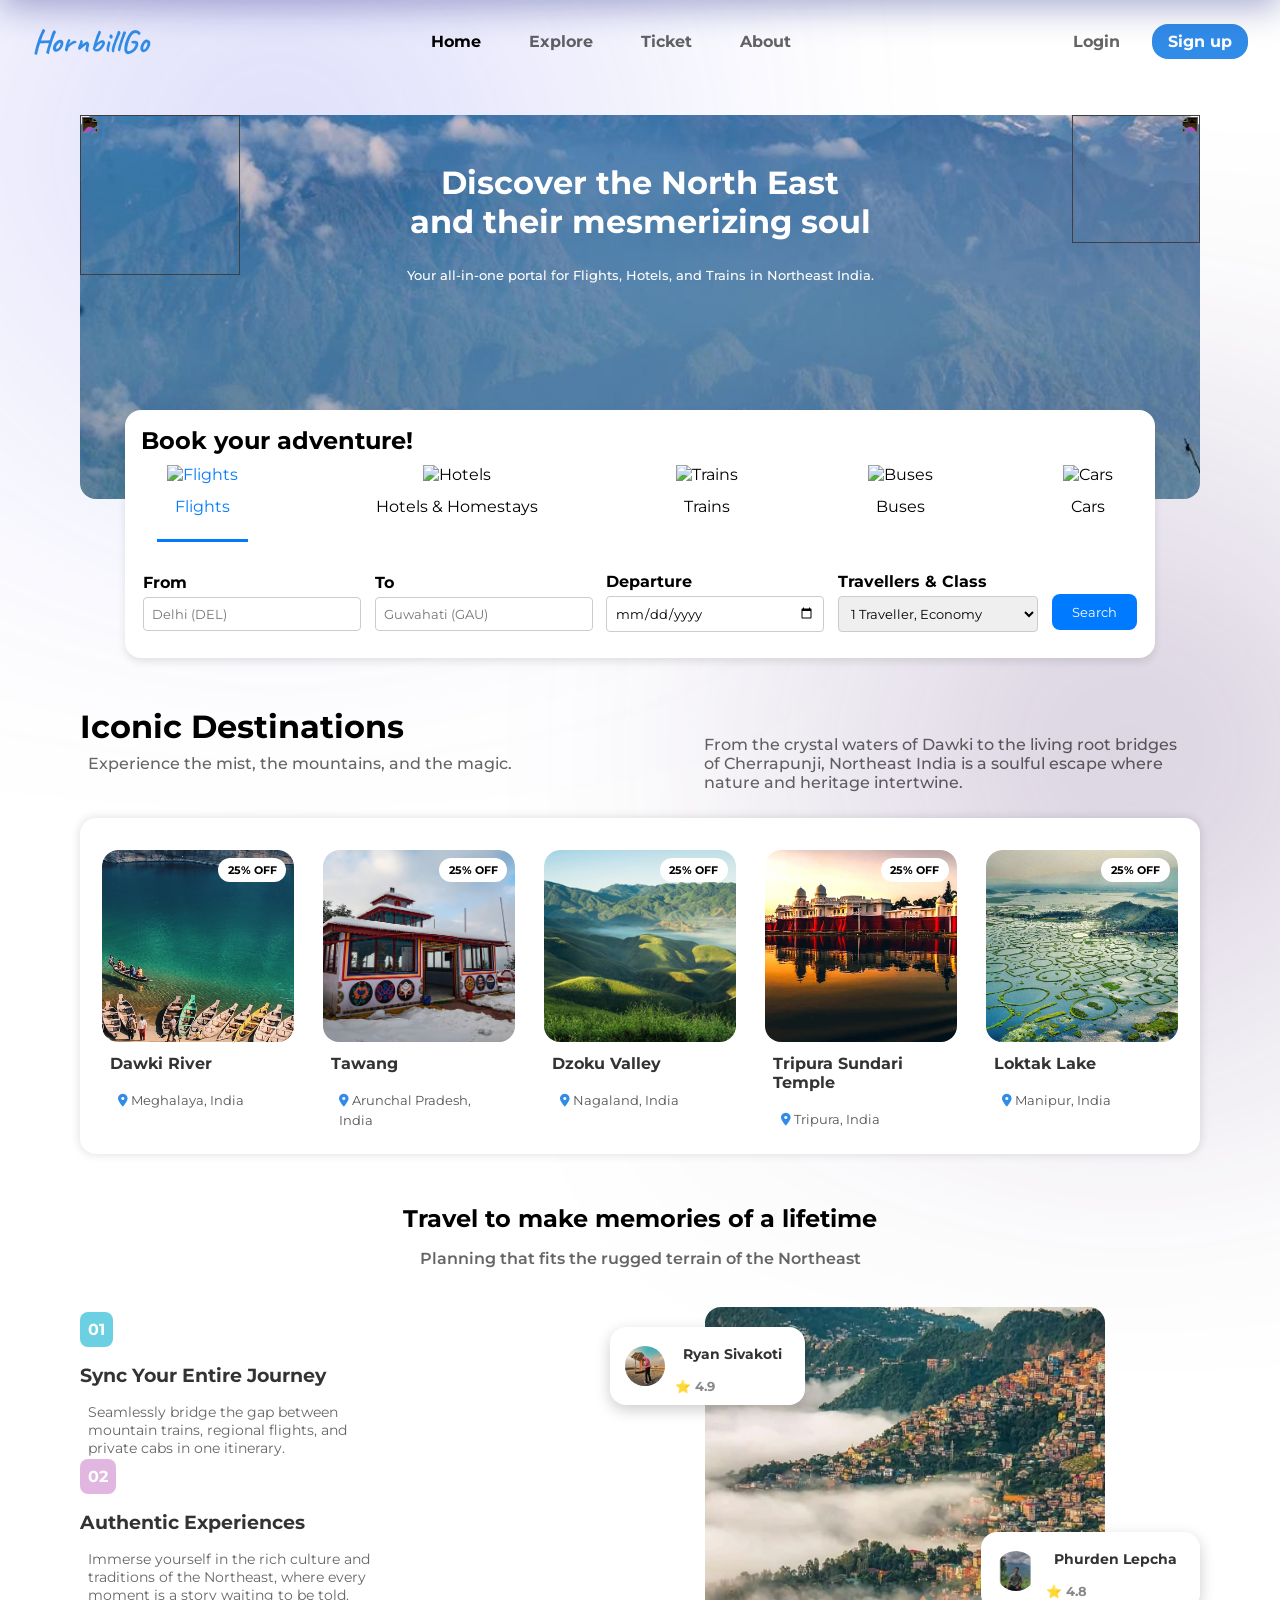
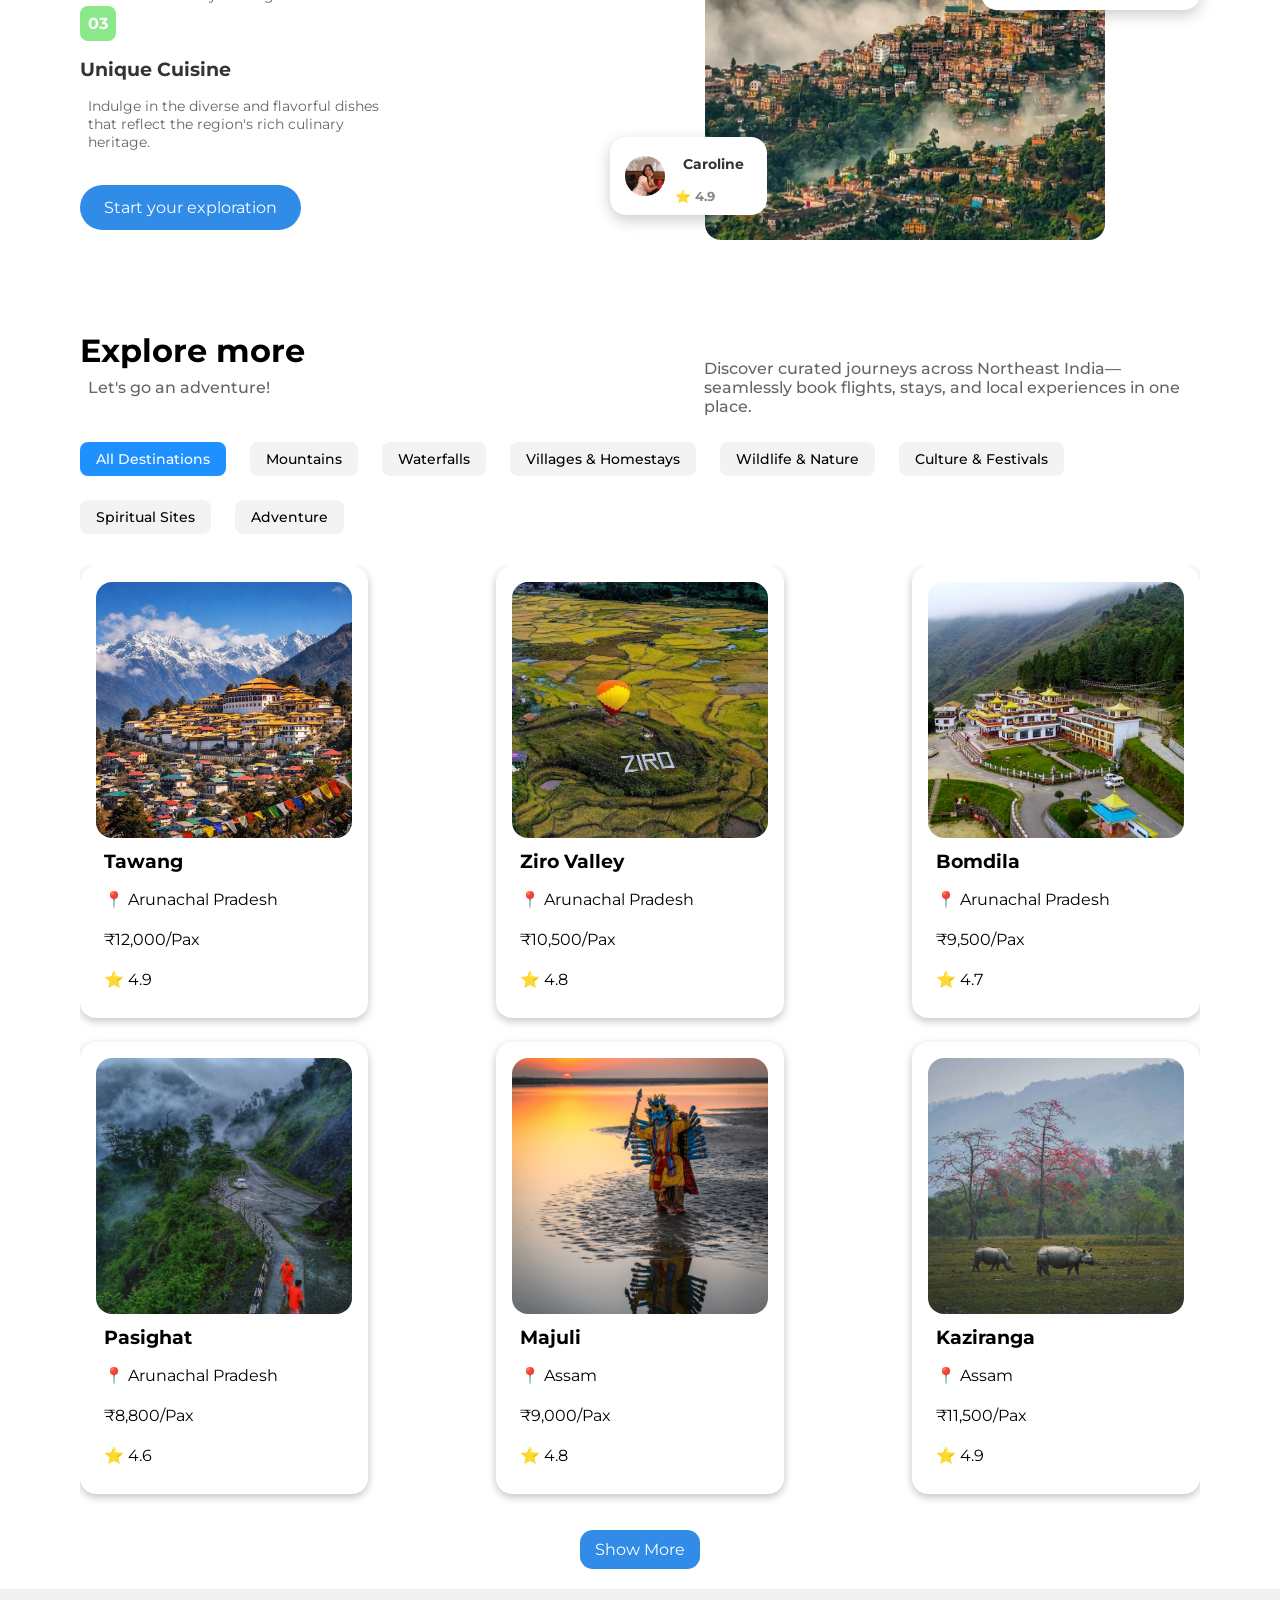
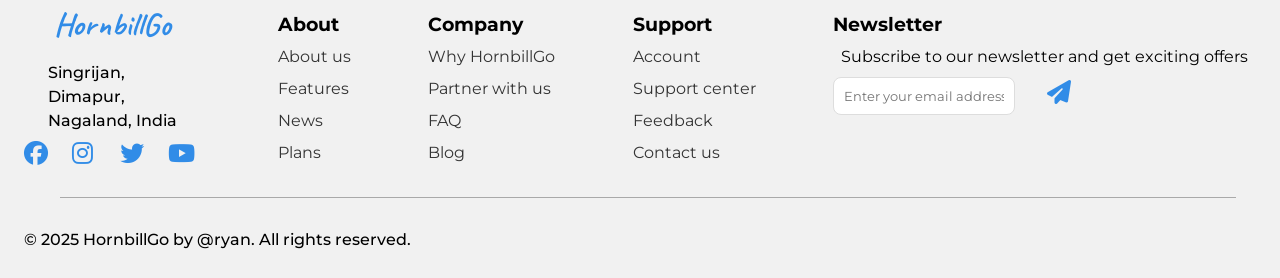
==== index.html @ bf9a1b22 "Initial commit for HornbillGo" ====
<!DOCTYPE html>
<html lang="en">
<head>
    <meta charset="UTF-8">
    <meta name="viewport" content="width=device-width, initial-scale=1.0">
    <link rel="stylesheet" href="https://cdnjs.cloudflare.com/ajax/libs/font-awesome/6.6.0/css/all.min.css" integrity="sha512-Kc323vGBEqzTmouAECnVceyQqyqdsSiqLQISBL29aUW4U/M7pSPA/gEUZQqv1cwx4OnYxTxve5UMg5GT6L4JJg==" crossorigin="anonymous" referrerpolicy="no-referrer" />
    <link rel="icon" href="/Photos/favicon.jpg">
    <title>HornbillGo</title>
    <link rel="stylesheet" href="style.css">
    <link rel="preconnect" href="https://fonts.googleapis.com">
    <link rel="preconnect" href="https://fonts.gstatic.com" crossorigin>
    <link href="https://fonts.googleapis.com/css2?family=Caveat:wght@400..700&family=Montserrat:ital,wght@0,100..900;1,100..900&display=swap" rel="stylesheet">
</head>
<body>
    <div class="gredient1"></div>
    <div class="gredient2"></div>
    <div class="header">
        <div class="logo">
            HornbillGo
        </div>
        <div class="nav-options">
            <ul>
                <li><a href="index.html" style="opacity: 1;">Home</a></li>
                <li><a href="#explore-more">Explore</a></li>
                <li><a href="#book-ticket">Ticket</a></li>
                <li id="about-me"><a class="about-me-btn" href="#about-me">About</a></li>
            </ul>
        </div>

        <div class="about">  
            <i class="close-btn">×</i>
            
            <div class="about-section">
                <div class="about-header">
                    <h1>About HornbillGo</h1>
                    <p>
                    Welcome to <strong>HornbillGo</strong>, your ultimate trip-planning and
                    booking companion! At HornbillGo, we believe that every journey has the
                    power to inspire, educate, and create memories that last a lifetime.
                    </p>
                </div>
                <div class="features">
                  <div class="feature-card">
                    <h3>Personalized Recommendations</h3>
                    <p>
                      Get tailored suggestions to get the most out of your travel experience to North East India.
                    </p>
                  </div>
                  <div class="feature-card">
                    <h3>Hassle-Free Planning</h3>
                    <p>
                      Compare destinations, find budget-friendly options, and book
                      everything in one place.
                    </p>
                  </div>
                  <div class="feature-card">
                    <h3>Trusted Partners</h3>
                    <p>
                      Collaborations with reliable travel services and locals ensure a seamless authentic
                      experience.
                    </p>
                  </div>
                </div>
          
                <div class="call-to-action">
                  <h2>Start Your Journey Today</h2>
                  <button onclick="redirectToHome()">Explore More</button>
                </div>
              </div>
          
        </div> 

        <div class="login-sign">
            <ul>
                <li><a href="login.html">Login</a></li>
                <li id="signup"><a href="signup.html" style="color: white; opacity: 1;">Sign up</a></li>
            </ul>
       </div>
    </div>
    <div class="main">
        <div class="beach-card">
            <h1>Discover the North East <br> and their mesmerizing soul</h1>
            <br>
            <p style="font-size: 0.8rem; font-weight: 500;">Your all-in-one portal for Flights, Hotels, and Trains in Northeast India.</p>
            <div class="aeroplane">
                <img src="/Photos/Aeroplane.png" alt="" id="left">
                <img src="/Photos/Aeroplane.png" alt="" id="right">
            </div>
        </div>

        <div class="booking-container" id="book-ticket">
            <h2>Book your adventure!</h2>
            <!-- Tab Navigation -->
            <div class="tab-header">
              <div class="tab active" data-category="flights">
                <img src="/Photos/Plane.png" alt="Flights">
                <p>Flights</p>
              </div>
              <div class="tab" data-category="hotels">
                <img src="Photos/Hotels.png" alt="Hotels">
                <p>Hotels & Homestays</p>
              </div>
              <div class="tab" data-category="trains">
                <img src="Photos/Train.png" alt="Trains">
                <p>Trains</p>
              </div>
              <div class="tab" data-category="buses">
                <img src="/Photos/Bus.png" alt="Buses">
                <p>Buses</p>
              </div>
              <div class="tab" data-category="cars">
                <img src="/Photos/Car2.png" alt="Cars">
                <p>Cars</p>
              </div>
            </div>
        
            <!-- Flights Form -->
            <div class="form-container active" data-category="flights">
              <div class="form-group">
                <label for="flight-from">From</label>
                <input type="text" id="flight-from" placeholder="Delhi (DEL)">
              </div>
              <div class="form-group">
                <label for="flight-to">To</label>
                <input type="text" id="flight-to" placeholder="Guwahati (GAU)">
              </div>
              <div class="form-group">
                <label for="departure-date">Departure</label>
                <input type="date" id="departure-date">
              </div>
              <div class="form-group">
                <label for="travellers-class">Travellers & Class</label>
                <select id="travellers-class">
                  <option>1 Traveller, Economy</option>
                  <option>2 Travellers, Business</option>
                </select>
              </div>
              <button class="btn-search">Search</button>
            </div>
        
            <!-- Hotels Form -->
            <div class="form-container" data-category="hotels">
              <div class="form-group">
                <label for="hotel-destination">Destination</label>
                <input type="text" id="hotel-destination" placeholder="Enter city or hotel name">
              </div>
              <div class="form-group">
                <label for="check-in-date">Check-in</label>
                <input type="date" id="check-in-date">
              </div>
              <div class="form-group">
                <label for="check-out-date">Check-out</label>
                <input type="date" id="check-out-date">
              </div>
              <div class="form-group">
                <label for="rooms-guests">Rooms & Guests</label>
                <select id="rooms-guests">
                  <option>1 Room, 2 Guests</option>
                  <option>2 Rooms, 4 Guests</option>
                </select>
              </div>
              <button class="btn-search">Search</button>
            </div>
        
            <!-- Trains Form -->
            <div class="form-container" data-category="trains">
              <div class="form-group">
                <label for="train-from">From</label>
                <input type="text" id="train-from" placeholder="Enter departure station">
              </div>
              <div class="form-group">
                <label for="train-to">To</label>
                <input type="text" id="train-to" placeholder="Enter destination station">
              </div>
              <div class="form-group">
                <label for="train-date">Travel Date</label>
                <input type="date" id="train-date">
              </div>
              <button class="btn-search">Search</button>
            </div>
        
            <!-- Buses Form -->
            <div class="form-container" data-category="buses">
              <div class="form-group">
                <label for="bus-from">From</label>
                <input type="text" id="bus-from" placeholder="Enter departure city">
              </div>
              <div class="form-group">
                <label for="bus-to">To</label>
                <input type="text" id="bus-to" placeholder="Enter destination city">
              </div>
              <div class="form-group">
                <label for="bus-date">Travel Date</label>
                <input type="date" id="bus-date">
              </div>
              <button class="btn-search">Search</button>
            </div>
        
            <!-- Cars Form -->
            <div class="form-container" data-category="cars">
              <div class="form-group">
                <label for="car-pickup-location">Pickup Location</label>
                <input type="text" id="car-pickup-location" placeholder="Enter pickup location">
              </div>
              <div class="form-group">
                <label for="car-dropoff-location">Dropoff Location</label>
                <input type="text" id="car-dropoff-location" placeholder="Enter dropoff location">
              </div>
              <div class="form-group">
                <label for="car-pickup-date">Pickup Date</label>
                <input type="date" id="car-pickup-date">
              </div>
              <div class="form-group">
                <label for="car-dropoff-date">Dropoff Date</label>
                <input type="date" id="car-dropoff-date">
              </div>
              <button class="btn-search">Search</button>
            </div>
          </div>

    </div>

    <div class="popular-place">
        <div class="container">
            <div class="popular-heading">
                <div class="head-child">
                    <h1>Iconic Destinations</h1>
                    <p style="font-size: 1rem;">Experience the mist, the mountains, and the magic.</p>
                </div>
                <div class="head-child">
                    <p>From the crystal waters of Dawki to the living root bridges of Cherrapunji, Northeast India is a soulful escape where nature and heritage intertwine.</p>
                </div>
            </div>

            <div class="popular-place-card">
                
            </div>
        </div>
    </div>

    <div class="mem-title">
        <h2>Travel to make memories of a lifetime</h2>
        <p>Planning that fits the rugged terrain of the Northeast</p>
    </div>

    <div class="memories">
        
        <div class="mem-container">
            <div class="meme-quote-half">

                <div class="mem-quote">
                    <div class="quote-card">
                        <div class="quote-number" style="background-color: #6bd1e2;">01</div>
                        <div class="qoute-content">
                            <h3>Sync Your Entire Journey</h3>
                            <p>Seamlessly bridge the gap between mountain trains, regional flights, and private cabs in one itinerary.</p>
                        </div>
                    </div>
                
                    <div class="quote-card">
                        <div class="quote-number" style="background-color: #e1b7e1;">02</div>
                        <div class="qoute-content">
                            <h3>Authentic Experiences</h3>
                            <p>Immerse yourself in the rich culture and traditions of the Northeast, where every moment is a story waiting to be told.</p>
                        </div>
                    </div>
                
                    <div class="quote-card">
                        <div class="quote-number" style="background-color: #89e989;">03</div>
                        <div class="qoute-content">
                            <h3>Unique Cuisine</h3>
                            <p>Indulge in the diverse and flavorful dishes that reflect the region's rich culinary heritage.</p>
                        </div>
                    </div>
            
                <button class="explore-button" id="explore-btn">Start your exploration</button>
            </div>

            </div>
            

        </div>

        <div class="landscape-half2">

            <div class="landscape-container">
                <div class="landscape-image">
                    <img src="/Photos/aizawl.jpg" alt="Mountain Landscape">
                </div>
            
                <div class="profile-badge profile-1">
                    <img src="/Photos/ryan.jpg" alt="Ryan Sivakoti">
                    <div class="profile-info">
                        <p>Ryan Sivakoti</p>
                        <span>⭐ 4.9</span>
                    </div>
                </div>
            
                <div class="profile-badge profile-2">
                    <img src="/Photos/phurden.jpg" alt="Phurden Lepcha">
                    <div class="profile-info">
                        <p>Phurden Lepcha</p>
                        <span>⭐ 4.8</span>
                    </div>
                </div>
         
                <div class="profile-badge profile-3">
                    <img src="/Photos/manaswi.jpg" alt="Caroline">
                    <div class="profile-info">
                        <p>Caroline</p>
                        <span>⭐ 4.9</span>
                    </div>
                </div>
            </div>

        </div>
        
    
    </div>

    <div class="explore-more" id="explore-more">
        <div class="explore-more-container">
            <div class="popular-heading">
                <div class="head-child">
                    <h1>Explore more</h1>
                    <p style="font-size: 1rem;">Let's go an adventure!</p>
                </div>
                <div class="head-child">
                    <p>Discover curated journeys across Northeast India—seamlessly book flights, stays, and local experiences in one place.</p>
                </div>
            </div>

            
            <div class="category-buttons">
    <button data-category="all" class="active">All Destinations</button>
    <button data-category="mountains">Mountains</button>
    <button data-category="waterfalls">Waterfalls</button>
    <button data-category="villages">Villages & Homestays</button>
    <button data-category="wildlife">Wildlife & Nature</button>
    <button data-category="culture">Culture & Festivals</button>
    <button data-category="spiritual">Spiritual Sites</button>
    <button data-category="adventure">Adventure</button>
    
</div>
            
              <!-- Card Container -->
              <div class="card-container" id="data-destination">
                <!-- Cards will be dynamically inserted here -->
              </div>  
                <button onclick="" class="show-more" id="show-more-button">Show More</button>
                
            </div>
        </div>
        
        <footer>  
            <div class="footer-container">  
                <div class="footer-about">
                    <div style="margin-left: 0; cursor: pointer;" class="logo">HornbillGo</div>
                    <div class="adress"> 
                        <p>Singrijan,<br> Dimapur,<br>Nagaland, India</p>
                    </div>  
                      
                    <div class="social-icons">  
                        <i class="fa-brands fa-facebook"></i>  
                        <i class="fa-brands fa-instagram"></i>  
                        <i class="fa-brands fa-twitter"></i> 
                        <i class="fa-brands fa-youtube"></i> 
                    </div>  
                </div>  
                
                <div class="footer-links">  
                    <h3>About</h3>  
                    <ul>  
                        <li><a href="#">About us</a></li>  
                        <li><a href="#">Features</a></li>  
                        <li><a href="#">News</a></li>  
                        <li><a href="#">Plans</a></li>  
                    </ul>  
                </div>  
        
                <div class="footer-links">  
                    <h3>Company</h3>  
                    <ul>  
                        <li><a href="#">Why HornbillGo</a></li>  
                        <li><a href="#">Partner with us</a></li>  
                        <li><a href="#">FAQ</a></li>  
                        <li><a href="#">Blog</a></li>  
                    </ul>  
                </div>  
        
                <div class="footer-links">  
                    <h3>Support</h3>  
                    <ul>  
                        <li><a href="#">Account</a></li>  
                        <li><a href="#">Support center</a></li>  
                        <li><a href="#">Feedback</a></li>  
                        <li><a href="#">Contact us</a></li>  
                    </ul>  
                </div>  
        
                <div class="footer-newsletter">  
                    <h3>Newsletter</h3>  
                    <p>Subscribe to our newsletter and get exciting offers</p>
                    <div class="enter-mail">
                        <input type="email" placeholder="Enter your email address">  
                        <i class="fa-solid fa-paper-plane"></i>
                    </div>  
                    
            </div> 
        </footer>

            <div class="copyright-container">
                <div class="f-line">
                    <div class="line"></div>
                </div>
                <div class="copyright">
                    <p>&copy; 2025 HornbillGo by @ryan. All rights reserved.</p>
                </div>
            </div>
        
    </div>

    <script src="script.js"></script>
</body>
</html>
---- style.css ----
html, body {
    margin: 0;
    padding: 0;
    overflow-x: hidden; 
    scroll-behavior: smooth;
  }
  
*{
    font-family: "Montserrat", sans-serif;
    font-optical-sizing: auto;
    margin: 0;
    padding: 0;
}
.main{
    margin: 1rem;
    display: flex;
    flex-direction: column; 
    justify-content: center;
    align-items: center;
    position: relative;
    padding: 0 4rem 0 4rem;
}
.gredient1{
    background-color: rgb(75, 75, 232);
    height: 300px;
    width: 300px;
    border-radius: 50%;
    position: absolute;
    z-index: -100;
    filter: blur(13rem);
    top: 0;
    left: 10%;
}
.gredient2{
    background-color: rgb(74, 36, 109);
    height: 300px;
    width: 300px;
    border-radius: 50%;
    position: absolute;
    z-index: -100;
    filter: blur(12rem);
    bottom: 0;
    right: 0;

}

.logo{
    display: flex;
    align-items: center;
    margin-left: 1rem;
    font-size: 2rem;
    color: #318CE7;
    font-family: "Caveat", cursive;
    font-optical-sizing: auto;
    font-weight: 900;
  
}

.header{
    display: flex;
    /* background-color: bisque; */
    justify-content: space-between;
    align-items: center;
    margin: 1rem;
}

.nav-options ul, .login-sign ul {
    list-style-type: none;  
    display: flex;          
}
.nav-options a, .login-sign a{
    text-decoration: none;
    color: black;
    font-weight: 700;
    opacity: 0.6;
}
.nav-options ul{
    gap: 3rem;
}
.login-sign ul{
    gap: 2rem;
    margin-right: 1rem;
    align-items: center;
}
#signup{
    background-color: #318CE7;
    color: white;
    padding: 0.5rem 1rem;
    border-radius: 1rem;
    
}
.beach-card{
    background-image: url(/Photos/topCover.jpg);
    width: 100%;
    height: 21rem;
    object-fit: cover;
    border-radius: 1rem;
    background-repeat: no-repeat;
    margin: 2rem;
    background-size: cover;
    background-position: center;
    color: white;
    display: flex;
    flex-direction: column;
    padding-top: 3rem;
    text-align: center;
    position: relative;
}

#left{
    height: 10rem;
    width: 10rem;
    position: absolute;
    filter: invert();
    left: 0;
    top: 0;
}
#right{
    height: 8rem;
    width: 8rem;
    position: absolute;
    filter: invert();
    top: 0;
    right: 0;
    transform: rotateY(180deg);
}

.booking-container {
    position: absolute;
    width: 80%;
    margin: 30px auto;
    background: #fff;
    border-radius: 1rem;
    box-shadow: 0 4px 8px rgba(0, 0, 0, 0.1);
    padding: 1rem;
    bottom: -35%;
    z-index: 100;
  }
  .tab-header {
    display: flex;
    justify-content: space-between;
    margin-bottom: 20px;
    padding:  0 1rem;
  }
  .tab {
    cursor: pointer;
    text-align: center;
    padding: 10px;
    border-bottom: 3px solid transparent;
    transition: 0.3s;
  }
  .tab img {
    width: 2.5rem;
    height: 2.5rem;
    margin-bottom: 5px;
  }
  .tab.active {
    border-bottom: 3px solid #007BFF;
    color: #007BFF;
  }

  .form-container {
    display: none;
  }
  .form-container.active {
    display: flex;
    justify-content: space-around;
    align-items: center;
    /* display: block; */
  }
  .form-group {
    display: inline-block;
    margin: 10px 10px 10px 0;
    vertical-align: top;
  }
  .form-group label {
    display: block;
    font-weight: bold;
    margin-bottom: 5px;
  }
  .form-group input,
  .form-group select {
    padding: 8px;
    width: 200px;
    border: 1px solid #ccc;
    border-radius: 4px;
  }
    input:focus,select:focus{
    border-color: #318CE7;
    outline: none;
    box-shadow: 0 0 5px #318CE7;
    }
  .btn-search {
    padding: 10px 20px;
    background: #007BFF;
    color: white;
    border: none;
    border-radius: 0.5rem;
    cursor: pointer;
    margin-top: 20px;
  }
  .btn-search:hover {
    background: #0056b3;
  }

.popular-place{
    display: flex;
    justify-content: center;
    align-items: center;
    margin-top: 10rem;
    padding: 0 4rem 0 4rem;
    height: fit-content;
}
.container {
    height: 20rem;
    width: 100%;
    /* margin: 1rem; */
    padding: 1rem;
}

.popular-heading {
    display: flex;
    justify-content: space-between;
    align-items: center;
    font-weight: 500;
}

.head-child {
    width: 45%;
}
.head-child p{
    font-weight: 500;
    font-size: 1rem;
    opacity: 0.6;
}

.popular-place-card {
    display: flex;
    justify-content: space-around;
    align-items: center;
    flex-wrap: wrap;
    gap: 1rem;
    margin-top: 2rem;
    padding: 1rem;
    padding-top: 2rem;
    background-color: white;
    border-radius: 1rem;
    box-shadow: 0 0 0.5rem 0.1rem rgba(0, 0, 0, 0.1);
}

.card {
    width: 12rem; 
    height: 18rem; 
    perspective: 1000px; 
    box-sizing: border-box; 
}

.card-inner {
    width: 100%;
    height: 100%;
    position: relative;
    transform-style: preserve-3d;
    transition: transform 0.6s ease;
    box-sizing: border-box; 
}

.card:hover .card-inner {
    transform: rotateY(180deg);
}

/* Front and Back Sides */
.card-front,
.card-back {
    position: absolute;
    width: 100%;
    height: 100%;
    backface-visibility: hidden;
    border-radius: 1rem;
    overflow: hidden;
    box-sizing: border-box; 
}

.card-front {
    background-color: #fff;
}

.card-back {
    background-color: #318CE7;
    color: white;
    transform: rotateY(180deg);
    display: flex;
    justify-content: center;
    align-items: center;
    padding: 1rem;
    text-align: center;
    font-size: 0.9rem;
}

/* Image in Front */
.card-img img {
    width: 12rem;
    height: 12rem;
    object-fit: cover;
    border-radius: 1rem;
}

.card-info {
    padding: 0.5rem;
}

.card-info h4 {
    margin: 0;
    font-size: 1rem;
    color: #333;
}
.card-info i{
    color: #318CE7;
    line-height: 1.5rem;
}

.card-info p {
    margin: 0.5rem 0 0;
    font-size: 0.8rem;
    color: #555;
}

.discount-badge {
    position: absolute;
    top: 0.5rem;
    right: 0.5rem;
    background-color: white;
    color: black;
    font-size: 0.7rem;
    font-weight: bold;
    padding: 0.3rem 0.6rem;
    border-radius: 1rem;
    z-index: 1;
}


.mem-title{
    margin-top: 10rem;   
    display: flex;
    flex-direction: column;
    align-items: center;
    justify-content: center;
    line-height: 2rem;
}
.mem-title p{
    font-weight: 600;
    font-size: 1rem;
    opacity: 0.6;
}

.memories{
    display: flex;
    justify-content: center;
    justify-content: space-between;   
    align-items: center;
    padding: 0 5rem 0 5rem;
}

.mem-container{
    display: flex;
    align-items: center;
    justify-content: start;
    margin-top: 2rem;  
}

.mem-quote{
    display: flex;
    flex-direction: column;

}
.meme-quote-half{
    width: 50%;
}
.quote-card {
    display: flex;
    flex-direction: column;
    align-items: flex-start;
    gap: 1rem;  
    margin-bottom: 1.5rem;
    
}

.quote-number {
    padding: 0.5rem;
    border-radius: 8px;
    font-weight: bold;
    color: #fff;
}

.qoute-content h3 {
    margin: 0;
    font-size: 1.2rem;
    font-weight: bold;
    color: #333;
}

.qoute-content p {
    margin: 0.5rem 0 0;
    color: #666;
    font-size: 0.9rem;
}

.explore-button {
    width: fit-content;
    margin-top: 2rem;
    padding: 0.8rem 1.5rem;
    font-size: 1rem;    
    color: #fff;
    background-color: #318CE7;
    border: none;
    border-radius: 1.5rem;
    cursor: pointer;
    transition: background-color 0.3s ease;
    text-decoration: none;
}

.explore-button:hover {
    background-color: #007FFF;
}
.landscape-half2{
    width: 50%;
    display: flex;
    justify-content: end;
    margin-right: 5.9375rem;
}

.landscape-container {
    margin-top: 2rem;
    position: relative;
    width: 25rem;
    height: 33rem;
}

.landscape-image img {
    border-radius: 1rem;
    width: 100%;
    height: 100%;
    object-fit: cover;
}

/* Profile Badge Styles */
.profile-badge {
    position: absolute;
    display: flex;
    align-items: center;
    gap: 10px;
    background: #fff;
    border-radius: 1rem;
    padding: 10px 15px;
    box-shadow: 0 5px 15px rgba(0, 0, 0, 0.2);
    font-size: 0.9rem;
    font-weight: bold;
    color: #333;
}

.profile-badge img {
    width: 2.5rem;
    height: 2.5rem;
    border-radius: 50%;
    object-fit: cover;
}

.profile-info p {
    margin: 0;
    font-weight: bold;
}

.profile-info span {
    font-size: 0.8rem;
    color: #888;
}

/* Profile Badge Positions */
.profile-1 {
    top: 1.25rem;
    left: -5.9375rem;
}

.profile-2 {
    top: 50%;
    right: -5.9375rem;
    transform: translateY(-50%);
}

.profile-3 {
    bottom: 20px;
    left: -5.9375rem;
}

.explore-more{
    display: flex;
    justify-content: start;
    align-items: center;
    padding: 0 5rem 0 5rem;
    margin-top: 4rem;
}

.explore-more-container{
    margin-top: 2rem;
    /* padding: 1rem; */
}

.popular-heading{
    display: flex;
    justify-content: space-between;
    align-items: center;
    font-weight: 500;
}

.category-buttons {
    display: flex;
    justify-content: start;
    align-items: center;
    flex-wrap: wrap;
    gap: 1.5rem;
    margin-top: 2rem;
    overflow-x: auto; 
    
}

.category-buttons button {
    padding: 8px 16px;
    border: none;
    border-radius: 0.5rem;
    background-color: #f3f3f3;
    color: #000;
    font-size: 0.9rem;
    font-weight: 500;
    cursor: pointer;
    transition: all 0.3s ease;
    white-space: nowrap;
  }
  .category-buttons button.active {
    background-color: dodgerblue;
    color: white;
  }

.category-buttons button:hover {
    background-color: #318CE7;
    color: white;
}

.filter-btn {
    margin-left: auto; 
    display: flex;
    align-items: center;
    gap: 0.5rem; 
    padding: 8px 16px;
    border: none;
    border-radius: 1rem;
    background-color: #f3f3f3;
    color: #333;
    font-size: 0.9rem;
    font-weight: 500;
    cursor: pointer;
    transition: all 0.3s ease;
  }
  
  .filter-btn:hover {
    background-color: #007FFF; 
    color: white;
    box-shadow: 0 4px 4px rgba(0, 0, 0, 0.2); 
  }
  
  .filter-btn i {
    font-size: 1rem; 
  }
.card-container {  
    display: flex;
    justify-content: space-between;
    align-items: center;
    flex-wrap: wrap;
    margin-top: 2rem;
    gap: 1.5rem;
    max-height: 57rem; 
    overflow: hidden;
    transition: max-height 2s ease; 
    padding-bottom: 2rem;
}  

.card2 {  
    padding: 1rem;
    height: fit-content;
    width: 16rem;
    background: #fff;  
    border-radius: 1rem;  
    box-shadow: rgba(0, 0, 0, 0.24) 0px 3px 8px;
    overflow: hidden;
    transition: all 0.3s ease;  
}  
.card2:hover {  
    box-shadow: rgba(0, 0, 0, 0.24) 0px 8px 16px;
    transform: translateY(-0.2rem);  
}

.card2 img {  
    height: 16rem;
    width: 16rem;
    border-radius: 1rem;
    object-fit: cover;
    transition: all 0.3s ease;
}  
.card2 img:hover {  
    transform: scale(1.02);  
}

.card2 h3,p {  
    height: 1.5rem;

    margin: 0; 
    padding: 0.5rem; 
}  

.show-more {  
    display: block;  
    margin: 20px auto;  
    padding: 10px 15px;  
    background: #318CE7;  
    color: white;  
    border: none;  
    border-radius: 0.8rem;  
    cursor: pointer;  
    font-size: 16px;  
    transition:ease 0.3s all;  
}  

.show-more:hover {  
    background: #318CE7; 
    scale: 1.03; 
}

.about {
    display: flex;
      position: absolute; 
      top: -100%;
      width: 100%;
      height: 100vh;
      background: rgba(0, 0, 0, 0.88);
      box-shadow: 0 8px 32px 0 rgba(31, 38, 135, 0.37);
      backdrop-filter: blur(4px);
      transition: top 1s cubic-bezier(0.19, 1, 0.22, 1);
      z-index: 999;
      justify-content: center;
      align-items: center;
      color: #fff;
      overflow-x: hidden;
      left: 0;
  }  

  .close-btn {
    position: absolute;
    top: 1rem;
    right: 5rem;
    font-size: 2.5rem;
    color: #fff;
    cursor: pointer;
    display: none; /* Initially hidden */
    z-index: 1000;
  }  

  .about-section {
    height: fit-content;
    width: 90%;
    display: flex;
    flex-direction: column;
    padding: 2rem;
    background-color: #f9f9f9;
    text-align: center;
    border-radius: 1rem;
  }
  
  .about-section h1 {
    font-size: 2.5rem;
    margin-bottom: 1rem;
    color: #318CE7;
  }
  
  .about-section p {
    font-size: 1.2rem;
    line-height: 1.8rem;
    margin: 1rem auto;
    max-width: 700px;
    color: #555;
  }
  
  /* Features Section */
  .features {
    display: flex;
    justify-content: center;
    flex-wrap: wrap;
    gap: 1.5rem;
    margin-top: 4rem;
  }
  
  .feature-card {
    background: #fff;
    border-radius: 0.5rem;
    box-shadow: 0 4px 6px rgba(0, 0, 0, 0.1);
    padding: 1.5rem;
    width: 300px;
    text-align: center;
    transition: all 0.5s ease;
  }
  .feature-card:hover{
    transform: translateY(-0.2rem);  
    box-shadow: rgba(0, 0, 0, 0.24) 0px 8px 16px;
  }
  
  .feature-card h3 {
    color: #318CE7;
    margin-bottom: 0.5rem;
  }
  
  .feature-card p {
    color: #666;
    font-size: 1rem;
  }
  
  /* Call to Action */
  .call-to-action {
    margin: 2rem auto;
    padding: 1.5rem;
    background: #fff;
    border-radius: 1rem;
    box-shadow: 0 4px 6px rgba(0, 0, 0, 0.1);
    max-width: 500px;
  }
  
  .call-to-action h2 {
    color: #333;
    margin-bottom: 1rem;
  }
  
  .call-to-action button {
    padding: 0.7rem 1.5rem;
    background-color: #318CE7;
    color: #fff;
    border: none;
    border-radius: 0.5rem;
    cursor: pointer;
    font-size: 1rem;
    transition: background-color 0.3s ease;
  }
  
  .call-to-action button:hover {
    background-color: #318CE7;
    background-color: #007FFF;
    scale: 1.01;
  }


  footer {  
    background-color: #f1f1f1;  
    padding: 1.5rem;  
}  

.footer-container {  
    display: flex;  
    justify-content: space-between;
    flex-wrap: wrap; 
    height: fit-content;
    line-height: 1.5rem; 
}  
.footer-about{
    display: flex;
    flex-direction: column;
    flex-wrap: wrap;
    justify-content: space-between;
    align-items: center;
    gap: 1rem;
    margin-left: 0;
}
.adress{
    font-size: 1rem;
    font-weight: 500;
}
.social-icons{
    margin-top: 2rem;
    display: flex;
    justify-content: space-between;
    gap: 1rem; 
}
.footer-container i{
    font-size: 1.5rem;
    color: #318CE7;
    height: 2rem;
    width: 2rem;
    object-fit: cover;
    transition:ease 0.3s; 
}
.footer-container i:hover{
    color: #007bff;
    cursor: pointer;
    scale: 1.1;
}
.footer-newsletter{
    display: flex;
    flex-direction: column;
    justify-content: start;
    margin-top: 0;
}
.enter-mail{
    display: flex;
    justify-content: start;
    align-items: center;
    gap: 2rem;
}
ul {  
    list-style-type: none;  
    padding: 0;  
}  
ul li {  
    margin: 0.5rem 0;  
}  

a {  
    text-decoration: none;  
    color: #333;  
}
.footer-links a:hover{
    text-decoration: underline;
}
input[type="email"] {  
    width: 10rem;
    padding: 10px;  
    border: 1px solid #ddd;  
    border-radius: 0.5rem; 
}  
.copyright-container{
    background-color: #f1f1f1;
    padding: 0 0 1rem 1rem;
}
.f-line{
    display: flex;
    align-items: center;
    justify-content: center;
}
.line{
    width: 93%;
    border-top: 1px solid black;
    opacity: 0.3;
    margin-bottom: 1rem;
}
.copyright p{
    font-size: 1rem;
    font-weight: 500;
    margin-block: 0px;
    padding-top: 1rem;
}
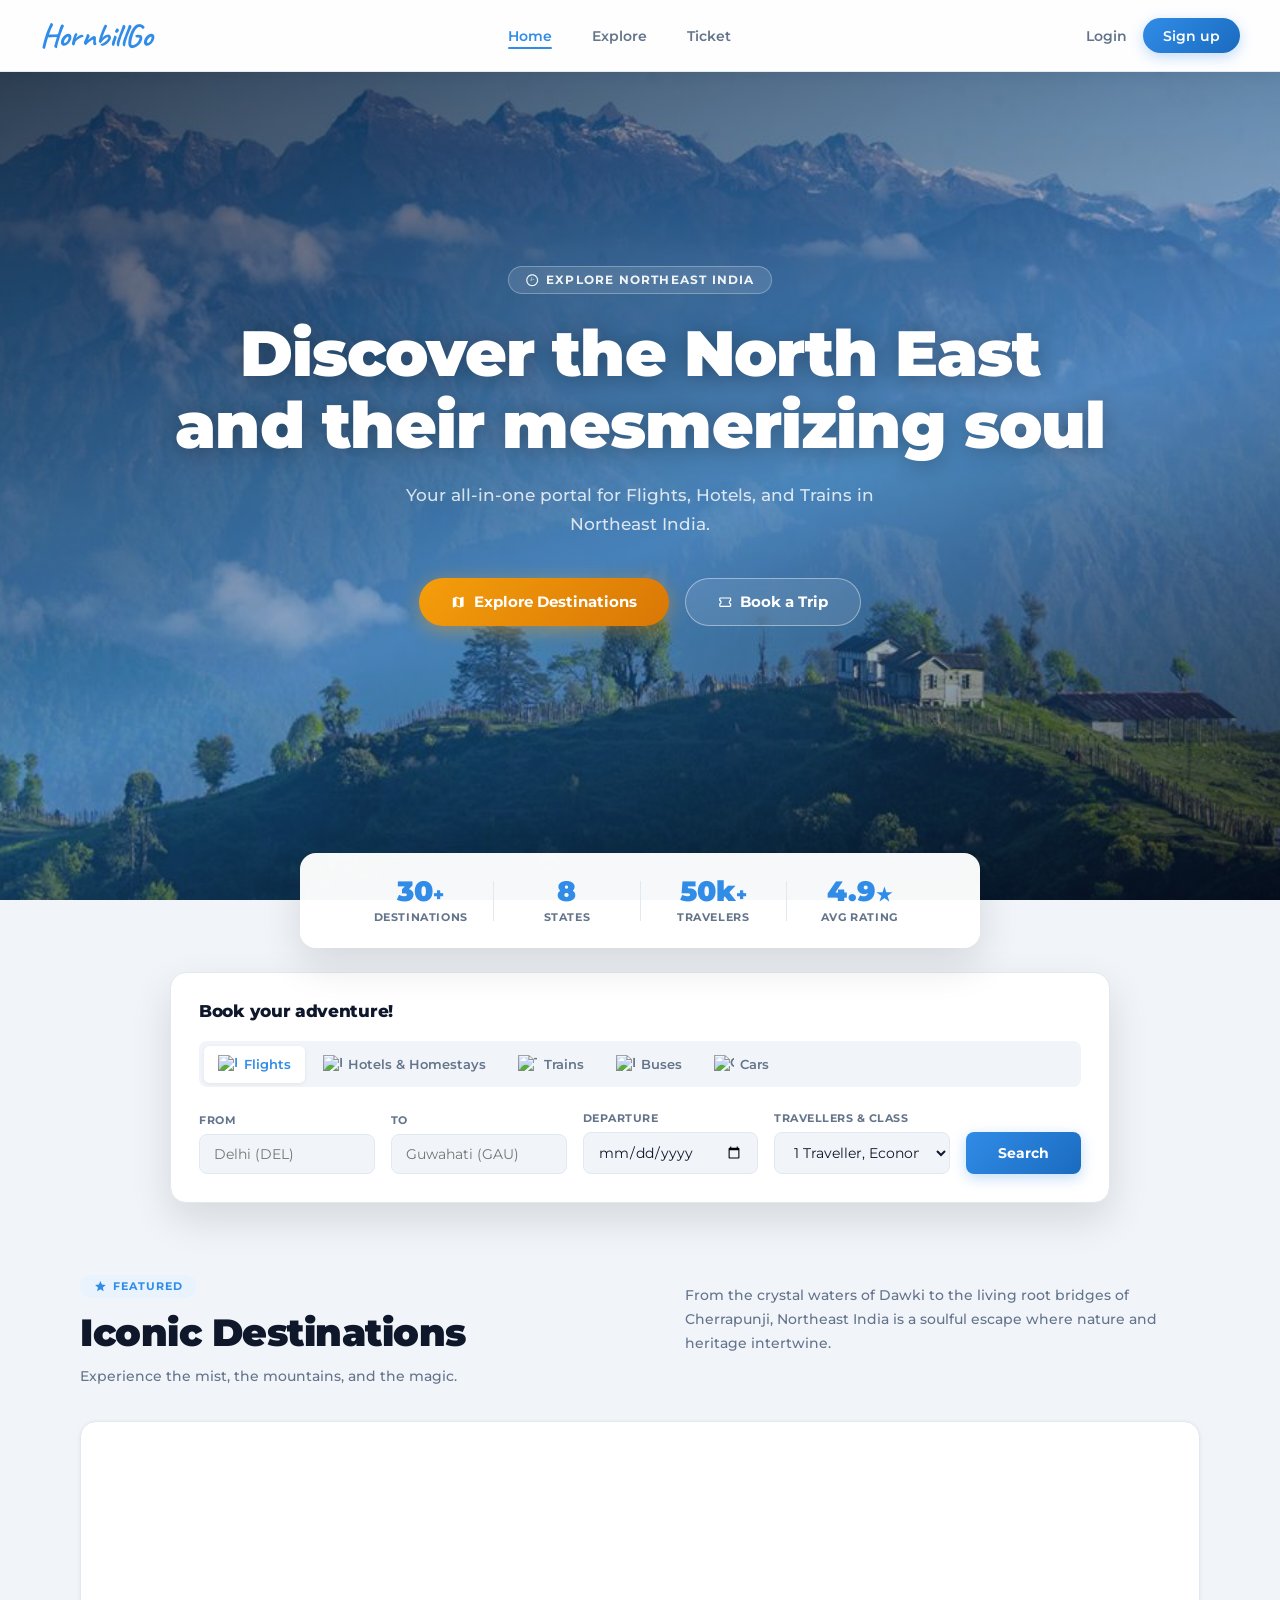
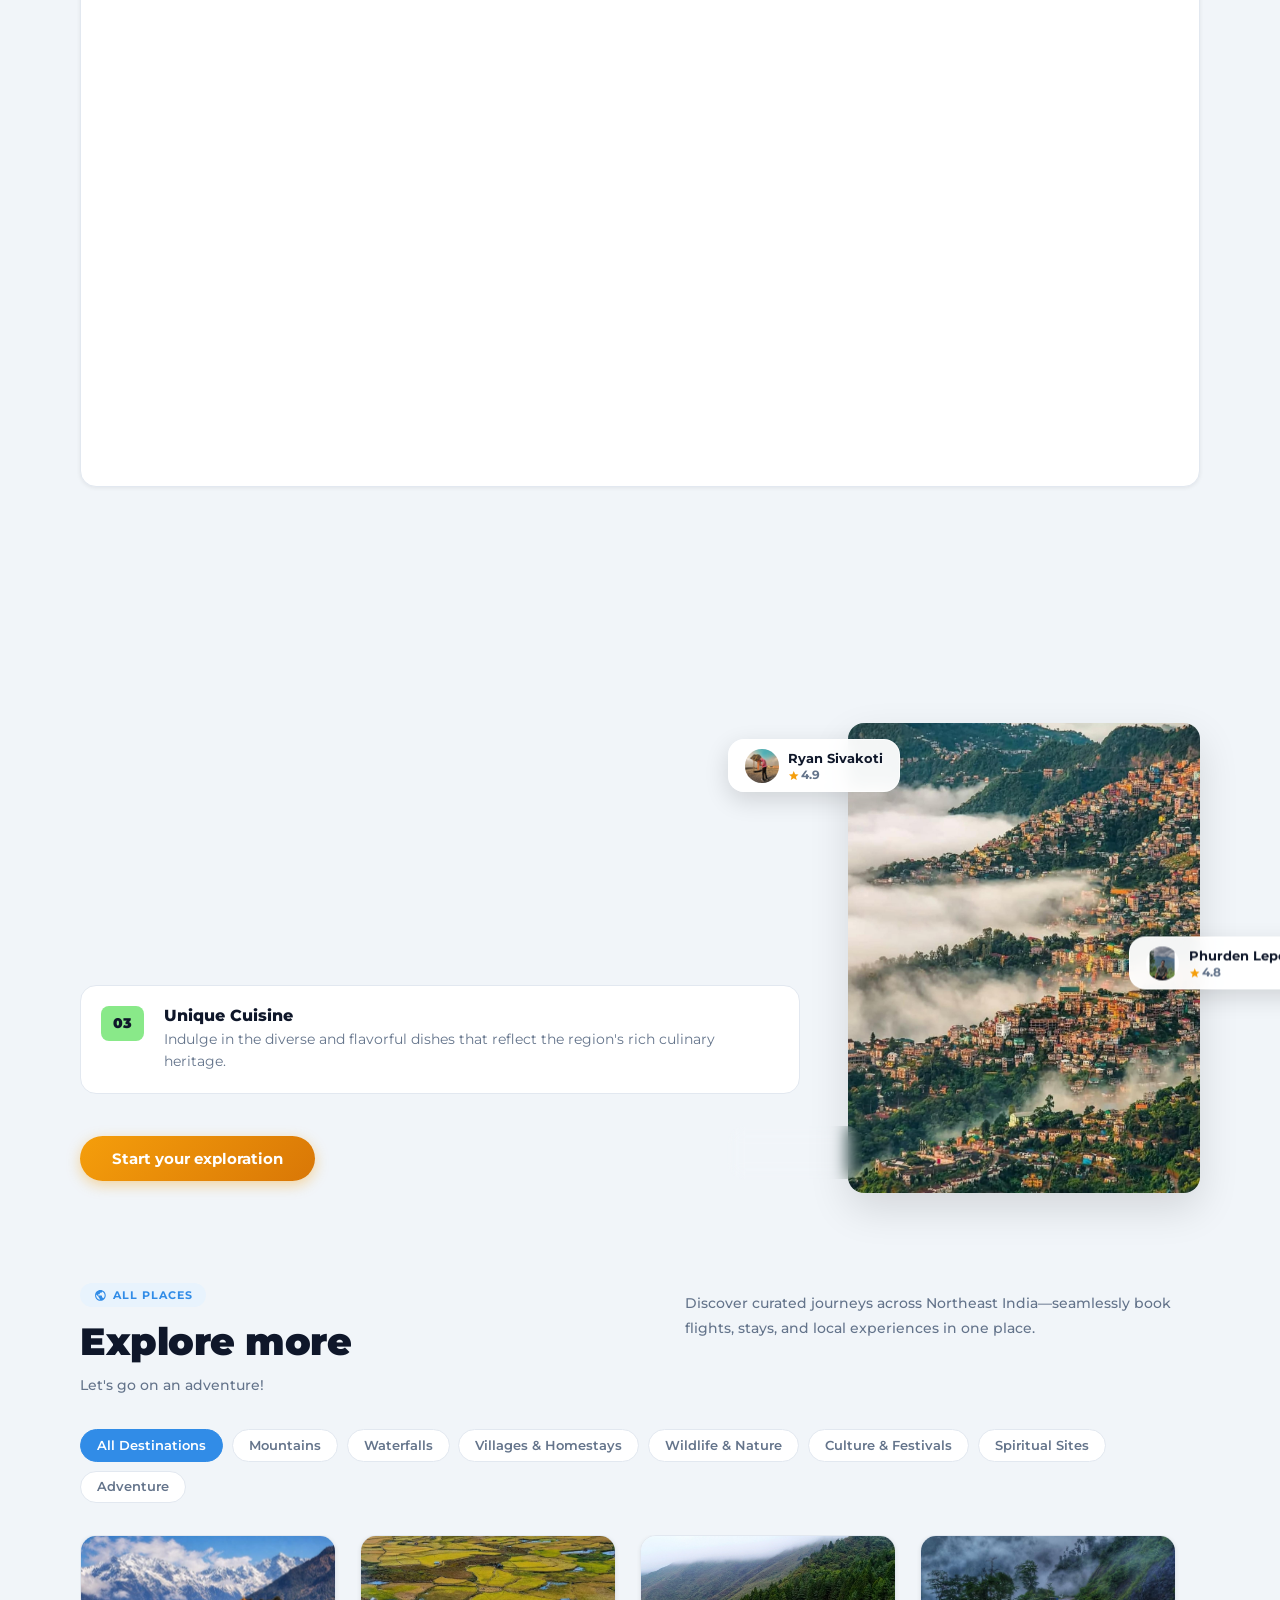
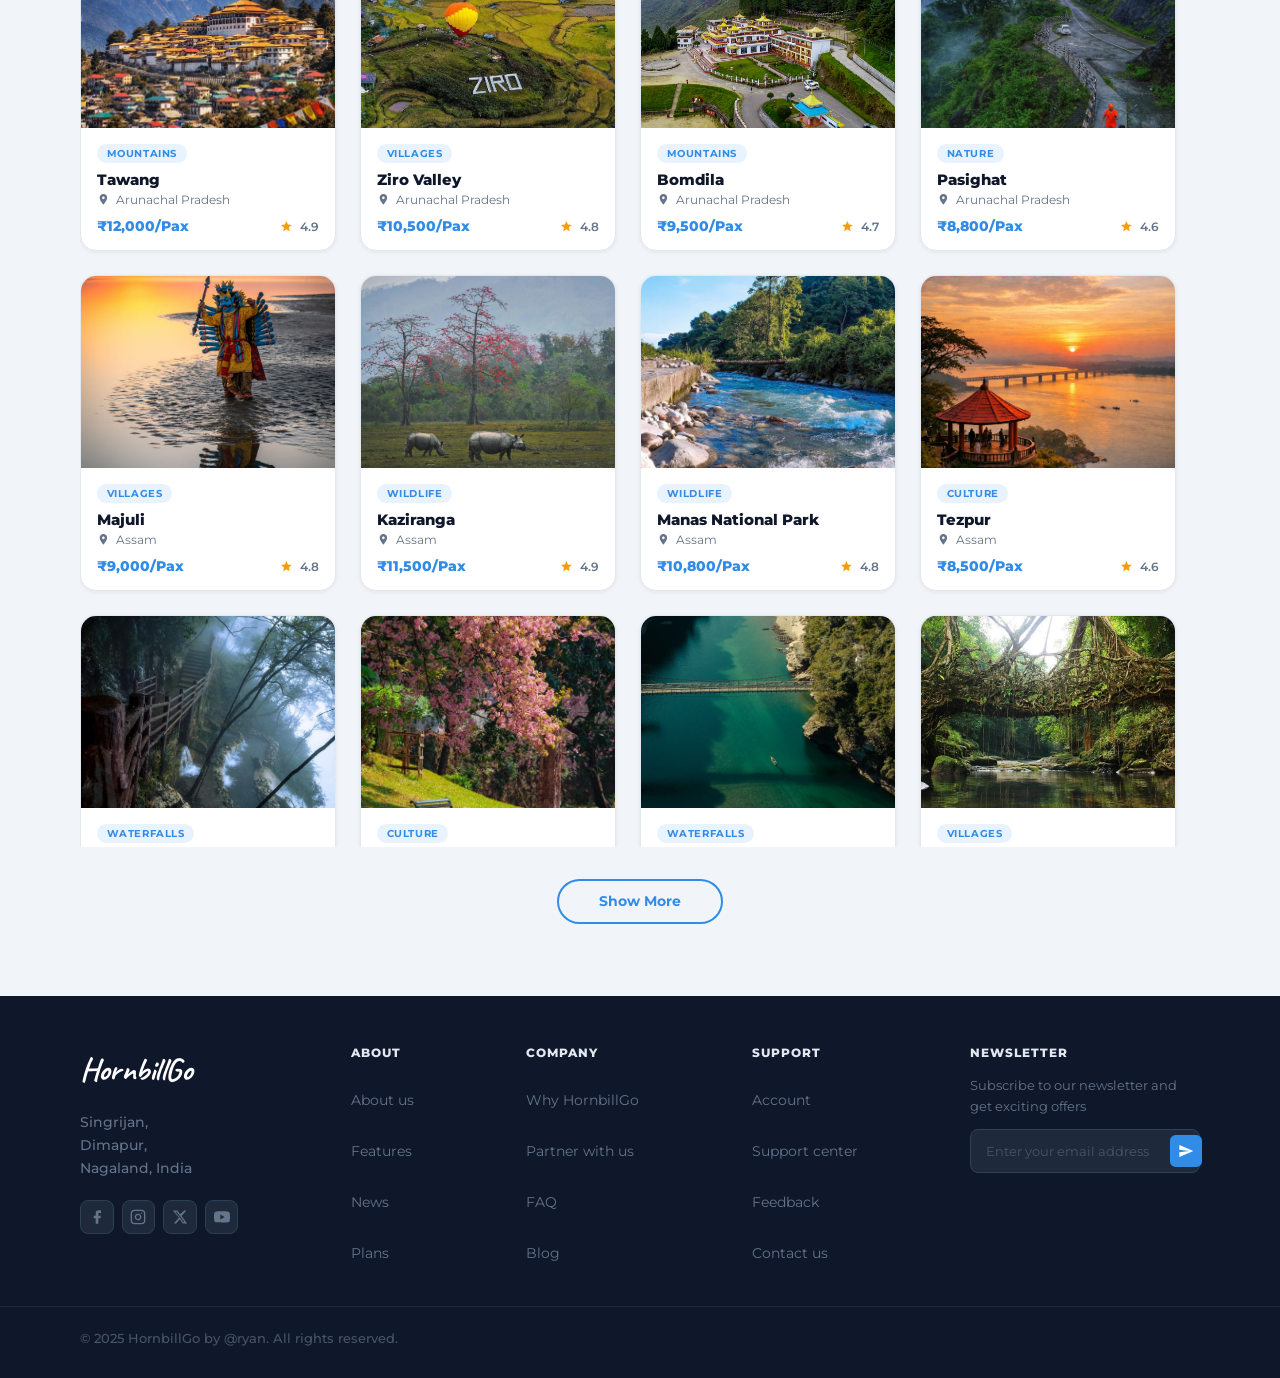
==== commit aceac2fe: "Refactor project with shared data, dynamic destination details, inline icons, pw toggles, booking to" ====
--- a/index.html
+++ b/index.html
@@ -5,11 +5,12 @@
     <meta name="viewport" content="width=device-width, initial-scale=1.0">
     <link rel="stylesheet" href="https://cdnjs.cloudflare.com/ajax/libs/font-awesome/6.6.0/css/all.min.css" integrity="sha512-Kc323vGBEqzTmouAECnVceyQqyqdsSiqLQISBL29aUW4U/M7pSPA/gEUZQqv1cwx4OnYxTxve5UMg5GT6L4JJg==" crossorigin="anonymous" referrerpolicy="no-referrer" />
     <link rel="icon" href="/Photos/favicon.jpg">
+    <link rel="preload" as="image" href="/Photos/topCover.jpg" fetchpriority="high">
     <title>HornbillGo</title>
     <link rel="stylesheet" href="style.css">
     <link rel="preconnect" href="https://fonts.googleapis.com">
     <link rel="preconnect" href="https://fonts.gstatic.com" crossorigin>
-    <link href="https://fonts.googleapis.com/css2?family=Caveat:wght@400..700&family=Montserrat:ital,wght@0,100..900;1,100..900&display=swap" rel="stylesheet">
+    <link href="https://fonts.googleapis.com/css2?family=Caveat:wght@700&family=Montserrat:wght@400;500;600;700;800;900&display=swap" rel="stylesheet">
 </head>
 <body>
     <div class="gredient1"></div>
@@ -23,52 +24,10 @@
                 <li><a href="index.html" style="opacity: 1;">Home</a></li>
                 <li><a href="#explore-more">Explore</a></li>
                 <li><a href="#book-ticket">Ticket</a></li>
-                <li id="about-me"><a class="about-me-btn" href="#about-me">About</a></li>
             </ul>
         </div>
 
-        <div class="about">  
-            <i class="close-btn">×</i>
-            
-            <div class="about-section">
-                <div class="about-header">
-                    <h1>About HornbillGo</h1>
-                    <p>
-                    Welcome to <strong>HornbillGo</strong>, your ultimate trip-planning and
-                    booking companion! At HornbillGo, we believe that every journey has the
-                    power to inspire, educate, and create memories that last a lifetime.
-                    </p>
-                </div>
-                <div class="features">
-                  <div class="feature-card">
-                    <h3>Personalized Recommendations</h3>
-                    <p>
-                      Get tailored suggestions to get the most out of your travel experience to North East India.
-                    </p>
-                  </div>
-                  <div class="feature-card">
-                    <h3>Hassle-Free Planning</h3>
-                    <p>
-                      Compare destinations, find budget-friendly options, and book
-                      everything in one place.
-                    </p>
-                  </div>
-                  <div class="feature-card">
-                    <h3>Trusted Partners</h3>
-                    <p>
-                      Collaborations with reliable travel services and locals ensure a seamless authentic
-                      experience.
-                    </p>
-                  </div>
-                </div>
-          
-                <div class="call-to-action">
-                  <h2>Start Your Journey Today</h2>
-                  <button onclick="redirectToHome()">Explore More</button>
-                </div>
-              </div>
-          
-        </div> 
+
 
         <div class="login-sign">
             <ul>
@@ -79,12 +38,21 @@
     </div>
     <div class="main">
         <div class="beach-card">
-            <h1>Discover the North East <br> and their mesmerizing soul</h1>
-            <br>
-            <p style="font-size: 0.8rem; font-weight: 500;">Your all-in-one portal for Flights, Hotels, and Trains in Northeast India.</p>
-            <div class="aeroplane">
-                <img src="/Photos/Aeroplane.png" alt="" id="left">
-                <img src="/Photos/Aeroplane.png" alt="" id="right">
+            <div class="hero-badge"><svg xmlns="http://www.w3.org/2000/svg" viewBox="0 0 24 24" fill="currentColor" aria-hidden="true" style="width:.9rem;height:.9rem;vertical-align:middle"><path d="M12 2C6.48 2 2 6.48 2 12s4.48 10 10 10 10-4.48 10-10S17.52 2 12 2zm0 18c-4.41 0-8-3.59-8-8s3.59-8 8-8 8 3.59 8 8-3.59 8-8 8zm-1-13l-2 6 6-2-4-4zm1 4.5c-.83 0-1.5-.67-1.5-1.5s.67-1.5 1.5-1.5 1.5.67 1.5 1.5-.67 1.5-1.5 1.5z"/></svg> Explore Northeast India</div>
+            <h1>Discover the North East<br>and their mesmerizing soul</h1>
+            <p>Your all-in-one portal for Flights, Hotels, and Trains in Northeast India.</p>
+            <div class="hero-actions">
+                <a href="#explore-more" class="hero-btn-primary"><svg xmlns="http://www.w3.org/2000/svg" viewBox="0 0 24 24" fill="currentColor" style="width:.9rem;height:.9rem;vertical-align:middle"><path d="M20.5 3l-.16.03L15 5.1 9 3 3.36 4.9c-.21.07-.36.25-.36.48V20.5c0 .28.22.5.5.5l.16-.03L9 18.9l6 2.1 5.64-1.9c.21-.07.36-.25.36-.48V3.5c0-.28-.22-.5-.5-.5zM15 19l-6-2.11V5l6 2.11V19z"/></svg> Explore Destinations</a>
+                <a href="#book-ticket" class="hero-btn-secondary"><svg xmlns="http://www.w3.org/2000/svg" viewBox="0 0 24 24" fill="currentColor" style="width:.9rem;height:.9rem;vertical-align:middle"><path d="M22 10V6c0-1.11-.9-2-2-2H4c-1.1 0-1.99.89-1.99 2v4c1.1 0 1.99.9 1.99 2s-.89 2-1.99 2v4c0 1.1.9 2 2 2h16c1.1 0 2-.9 2-2v-4c-1.1 0-2-.9-2-2s.9-2 2-2zm-2-1.46c-1.19.69-2 1.99-2 3.46s.81 2.77 2 3.46V18H4v-2.54c1.19-.69 2-1.99 2-3.46 0-1.48-.8-2.77-2-3.46V6h16v2.54z"/></svg> Book a Trip</a>
+            </div>
+            <div class="stats-bar">
+                <div class="stat-item"><span class="stat-number">30<span class="stat-plus">+</span></span><span class="stat-label">Destinations</span></div>
+                <div class="stat-divider"></div>
+                <div class="stat-item"><span class="stat-number">8</span><span class="stat-label">States</span></div>
+                <div class="stat-divider"></div>
+                <div class="stat-item"><span class="stat-number">50k<span class="stat-plus">+</span></span><span class="stat-label">Travelers</span></div>
+                <div class="stat-divider"></div>
+                <div class="stat-item"><span class="stat-number">4.9<span class="stat-plus">★</span></span><span class="stat-label">Avg Rating</span></div>
             </div>
         </div>
 
@@ -224,8 +192,9 @@
         <div class="container">
             <div class="popular-heading">
                 <div class="head-child">
+                    <span class="section-pill"><svg xmlns="http://www.w3.org/2000/svg" viewBox="0 0 24 24" fill="currentColor" style="width:.8rem;height:.8rem;vertical-align:middle"><path d="M12 17.27L18.18 21l-1.64-7.03L22 9.24l-7.19-.61L12 2 9.19 8.63 2 9.24l5.46 4.73L5.82 21z"/></svg> Featured</span>
                     <h1>Iconic Destinations</h1>
-                    <p style="font-size: 1rem;">Experience the mist, the mountains, and the magic.</p>
+                    <p>Experience the mist, the mountains, and the magic.</p>
                 </div>
                 <div class="head-child">
                     <p>From the crystal waters of Dawki to the living root bridges of Cherrapunji, Northeast India is a soulful escape where nature and heritage intertwine.</p>
@@ -239,6 +208,7 @@
     </div>
 
     <div class="mem-title">
+        <span class="section-pill"><svg xmlns="http://www.w3.org/2000/svg" viewBox="0 0 24 24" fill="currentColor" style="width:.8rem;height:.8rem;vertical-align:middle"><path d="M12 21.35l-1.45-1.32C5.4 15.36 2 12.28 2 8.5 2 5.42 4.42 3 7.5 3c1.74 0 3.41.81 4.5 2.09C13.09 3.81 14.76 3 16.5 3 19.58 3 22 5.42 22 8.5c0 3.78-3.4 6.86-8.55 11.54L12 21.35z"/></svg> Why HornbillGo</span>
         <h2>Travel to make memories of a lifetime</h2>
         <p>Planning that fits the rugged terrain of the Northeast</p>
     </div>
@@ -292,7 +262,7 @@
                     <img src="/Photos/ryan.jpg" alt="Ryan Sivakoti">
                     <div class="profile-info">
                         <p>Ryan Sivakoti</p>
-                        <span>⭐ 4.9</span>
+                        <span><svg xmlns="http://www.w3.org/2000/svg" viewBox="0 0 24 24" fill="#f59e0b" style="width:.72rem;height:.72rem;vertical-align:middle;margin-right:.1rem"><path d="M12 17.27L18.18 21l-1.64-7.03L22 9.24l-7.19-.61L12 2 9.19 8.63 2 9.24l5.46 4.73L5.82 21z"/></svg>4.9</span>
                     </div>
                 </div>
             
@@ -300,7 +270,7 @@
                     <img src="/Photos/phurden.jpg" alt="Phurden Lepcha">
                     <div class="profile-info">
                         <p>Phurden Lepcha</p>
-                        <span>⭐ 4.8</span>
+                        <span><svg xmlns="http://www.w3.org/2000/svg" viewBox="0 0 24 24" fill="#f59e0b" style="width:.72rem;height:.72rem;vertical-align:middle;margin-right:.1rem"><path d="M12 17.27L18.18 21l-1.64-7.03L22 9.24l-7.19-.61L12 2 9.19 8.63 2 9.24l5.46 4.73L5.82 21z"/></svg>4.8</span>
                     </div>
                 </div>
          
@@ -308,7 +278,7 @@
                     <img src="/Photos/manaswi.jpg" alt="Caroline">
                     <div class="profile-info">
                         <p>Caroline</p>
-                        <span>⭐ 4.9</span>
+                        <span><svg xmlns="http://www.w3.org/2000/svg" viewBox="0 0 24 24" fill="#f59e0b" style="width:.72rem;height:.72rem;vertical-align:middle;margin-right:.1rem"><path d="M12 17.27L18.18 21l-1.64-7.03L22 9.24l-7.19-.61L12 2 9.19 8.63 2 9.24l5.46 4.73L5.82 21z"/></svg>4.9</span>
                     </div>
                 </div>
             </div>
@@ -322,8 +292,9 @@
         <div class="explore-more-container">
             <div class="popular-heading">
                 <div class="head-child">
+                    <span class="section-pill"><svg xmlns="http://www.w3.org/2000/svg" viewBox="0 0 24 24" fill="currentColor" style="width:.8rem;height:.8rem;vertical-align:middle"><path d="M12 2C6.48 2 2 6.48 2 12s4.48 10 10 10 10-4.48 10-10S17.52 2 12 2zm-1 17.93c-3.95-.49-7-3.85-7-7.93 0-.62.08-1.21.21-1.79L9 15v1c0 1.1.9 2 2 2v1.93zm6.9-2.54c-.26-.81-1-1.39-1.9-1.39h-1v-3c0-.55-.45-1-1-1H8v-2h2c.55 0 1-.45 1-1V7h2c1.1 0 2-.9 2-2v-.41c2.93 1.19 5 4.06 5 7.41 0 2.08-.8 3.97-2.1 5.39z"/></svg> All Places</span>
                     <h1>Explore more</h1>
-                    <p style="font-size: 1rem;">Let's go an adventure!</p>
+                    <p>Let's go on an adventure!</p>
                 </div>
                 <div class="head-child">
                     <p>Discover curated journeys across Northeast India—seamlessly book flights, stays, and local experiences in one place.</p>
@@ -360,11 +331,19 @@
                         <p>Singrijan,<br> Dimapur,<br>Nagaland, India</p>
                     </div>  
                       
-                    <div class="social-icons">  
-                        <i class="fa-brands fa-facebook"></i>  
-                        <i class="fa-brands fa-instagram"></i>  
-                        <i class="fa-brands fa-twitter"></i> 
-                        <i class="fa-brands fa-youtube"></i> 
+                    <div class="social-icons">
+                        <a href="#" class="social-icon-btn" aria-label="Facebook">
+                          <svg xmlns="http://www.w3.org/2000/svg" viewBox="0 0 24 24" fill="currentColor"><path d="M18 2h-3a5 5 0 0 0-5 5v3H7v4h3v8h4v-8h3l1-4h-4V7a1 1 0 0 1 1-1h3z"/></svg>
+                        </a>
+                        <a href="#" class="social-icon-btn" aria-label="Instagram">
+                          <svg xmlns="http://www.w3.org/2000/svg" viewBox="0 0 24 24" fill="none" stroke="currentColor" stroke-width="2" stroke-linecap="round" stroke-linejoin="round"><rect x="2" y="2" width="20" height="20" rx="5" ry="5"/><path d="M16 11.37A4 4 0 1 1 12.63 8 4 4 0 0 1 16 11.37z"/><line x1="17.5" y1="6.5" x2="17.51" y2="6.5"/></svg>
+                        </a>
+                        <a href="#" class="social-icon-btn" aria-label="X (Twitter)">
+                          <svg xmlns="http://www.w3.org/2000/svg" viewBox="0 0 24 24" fill="currentColor"><path d="M18.244 2.25h3.308l-7.227 8.26 8.502 11.24H16.17l-4.714-6.231-5.401 6.231H2.744l7.736-8.857L1.254 2.25H8.08l4.253 5.622 5.911-5.622zm-1.161 17.52h1.833L7.084 4.126H5.117z"/></svg>
+                        </a>
+                        <a href="#" class="social-icon-btn" aria-label="YouTube">
+                          <svg xmlns="http://www.w3.org/2000/svg" viewBox="0 0 24 24" fill="currentColor"><path d="M23.498 6.186a3.016 3.016 0 0 0-2.122-2.136C19.505 3.545 12 3.545 12 3.545s-7.505 0-9.377.505A3.017 3.017 0 0 0 .502 6.186C0 8.07 0 12 0 12s0 3.93.502 5.814a3.016 3.016 0 0 0 2.122 2.136c1.871.505 9.376.505 9.376.505s7.505 0 9.377-.505a3.015 3.015 0 0 0 2.122-2.136C24 15.93 24 12 24 12s0-3.93-.502-5.814zM9.545 15.568V8.432L15.818 12l-6.273 3.568z"/></svg>
+                        </a>
                     </div>  
                 </div>  
                 
@@ -402,8 +381,8 @@
                     <h3>Newsletter</h3>  
                     <p>Subscribe to our newsletter and get exciting offers</p>
                     <div class="enter-mail">
-                        <input type="email" placeholder="Enter your email address">  
-                        <i class="fa-solid fa-paper-plane"></i>
+                        <input type="email" placeholder="Enter your email address">
+                        <button type="button" class="newsletter-btn" aria-label="Subscribe"><svg xmlns="http://www.w3.org/2000/svg" viewBox="0 0 24 24" fill="currentColor" style="width:1rem;height:1rem"><path d="M2.01 21L23 12 2.01 3 2 10l15 2-15 2z"/></svg></button>
                     </div>  
                     
             </div> 
@@ -420,6 +399,20 @@
         
     </div>
 
+    <script src="data.js"></script>
     <script src="script.js"></script>
+    <script>
+      // Booking Search — "coming soon" toast
+      document.querySelectorAll('.btn-search').forEach(btn => {
+        btn.addEventListener('click', () => {
+          const toast = document.getElementById('booking-toast');
+          if (!toast) return;
+          toast.removeAttribute('hidden');
+          clearTimeout(toast._t);
+          toast._t = setTimeout(() => toast.setAttribute('hidden', ''), 3000);
+        });
+      });
+    </script>
+    <div id="booking-toast" class="booking-toast" hidden role="status" aria-live="polite">Live booking engine launching soon — stay tuned!</div>
 </body>
 </html>
--- a/style.css
+++ b/style.css
@@ -1,853 +1,501 @@
-html, body {
-    margin: 0;
-    padding: 0;
-    overflow-x: hidden; 
-    scroll-behavior: smooth;
-  }
-  
-*{
-    font-family: "Montserrat", sans-serif;
-    font-optical-sizing: auto;
-    margin: 0;
-    padding: 0;
-}
-.main{
-    margin: 1rem;
-    display: flex;
-    flex-direction: column; 
-    justify-content: center;
-    align-items: center;
-    position: relative;
-    padding: 0 4rem 0 4rem;
-}
-.gredient1{
-    background-color: rgb(75, 75, 232);
-    height: 300px;
-    width: 300px;
-    border-radius: 50%;
-    position: absolute;
-    z-index: -100;
-    filter: blur(13rem);
-    top: 0;
-    left: 10%;
-}
-.gredient2{
-    background-color: rgb(74, 36, 109);
-    height: 300px;
-    width: 300px;
-    border-radius: 50%;
-    position: absolute;
-    z-index: -100;
-    filter: blur(12rem);
-    bottom: 0;
-    right: 0;
-
-}
-
-.logo{
-    display: flex;
-    align-items: center;
-    margin-left: 1rem;
-    font-size: 2rem;
-    color: #318CE7;
-    font-family: "Caveat", cursive;
-    font-optical-sizing: auto;
-    font-weight: 900;
-  
-}
-
-.header{
-    display: flex;
-    /* background-color: bisque; */
-    justify-content: space-between;
-    align-items: center;
-    margin: 1rem;
-}
-
-.nav-options ul, .login-sign ul {
-    list-style-type: none;  
-    display: flex;          
-}
-.nav-options a, .login-sign a{
-    text-decoration: none;
-    color: black;
-    font-weight: 700;
-    opacity: 0.6;
-}
-.nav-options ul{
-    gap: 3rem;
-}
-.login-sign ul{
-    gap: 2rem;
-    margin-right: 1rem;
-    align-items: center;
-}
-#signup{
-    background-color: #318CE7;
-    color: white;
-    padding: 0.5rem 1rem;
-    border-radius: 1rem;
-    
-}
-.beach-card{
-    background-image: url(/Photos/topCover.jpg);
-    width: 100%;
-    height: 21rem;
-    object-fit: cover;
-    border-radius: 1rem;
-    background-repeat: no-repeat;
-    margin: 2rem;
-    background-size: cover;
-    background-position: center;
-    color: white;
-    display: flex;
-    flex-direction: column;
-    padding-top: 3rem;
-    text-align: center;
-    position: relative;
-}
-
-#left{
-    height: 10rem;
-    width: 10rem;
-    position: absolute;
-    filter: invert();
-    left: 0;
-    top: 0;
-}
-#right{
-    height: 8rem;
-    width: 8rem;
-    position: absolute;
-    filter: invert();
-    top: 0;
-    right: 0;
-    transform: rotateY(180deg);
-}
-
+/* ============================================
+   HORNBILLGO — DESIGN SYSTEM v2
+   ============================================ */
+:root {
+  --brand:        #318CE7;
+  --brand-dark:   #1a6bbf;
+  --brand-light:  #e8f3fd;
+  --accent:       #f59e0b;
+  --success:      #10b981;
+  --text-primary: #0f172a;
+  --text-secondary:#64748b;
+  --bg-page:      #f1f5f9;
+  --bg-card:      #ffffff;
+  --border:       #e2e8f0;
+  --shadow-sm:    0 1px 4px rgba(0,0,0,.07);
+  --shadow-md:    0 4px 16px rgba(0,0,0,.10);
+  --shadow-lg:    0 16px 40px rgba(0,0,0,.12);
+  --radius:       1rem;
+  --radius-sm:    0.5rem;
+  --radius-full:  9999px;
+  --t:            0.28s cubic-bezier(.4,0,.2,1);
+  --nav-h:        4.5rem;
+}
+
+/* ── BASE ────────────────────────────────── */
+*, *::before, *::after { box-sizing: border-box; margin: 0; padding: 0; }
+html  { scroll-behavior: smooth; }
+body  {
+  font-family: 'Montserrat', sans-serif;
+  background: var(--bg-page);
+  color: var(--text-primary);
+  -webkit-font-smoothing: antialiased;
+  overflow-x: hidden;
+}
+.gredient1, .gredient2 { display: none; }
+
+/* ── NAVBAR ──────────────────────────────── */
+.header {
+  position: sticky; top: 0; z-index: 500;
+  display: flex; justify-content: space-between; align-items: center;
+  padding: 0 2.5rem; height: var(--nav-h);
+  background: rgba(255,255,255,.88);
+  backdrop-filter: blur(18px); -webkit-backdrop-filter: blur(18px);
+  border-bottom: 1px solid rgba(226,232,240,.9);
+  box-shadow: 0 1px 16px rgba(0,0,0,.06);
+}
+.logo {
+  font-family: 'Caveat', cursive; font-size: 2rem; font-weight: 900;
+  color: var(--brand); letter-spacing: -.5px; cursor: pointer; text-decoration: none;
+}
+.nav-options ul, .login-sign ul { list-style: none; display: flex; align-items: center; }
+.nav-options ul  { gap: 2.5rem; }
+.nav-options a {
+  text-decoration: none; color: var(--text-secondary);
+  font-weight: 600; font-size: .88rem;
+  position: relative; transition: color var(--t);
+}
+.nav-options a::after {
+  content: ''; position: absolute; bottom: -4px; left: 0;
+  height: 2px; width: 0; background: var(--brand);
+  border-radius: 1px; transition: width var(--t);
+}
+.nav-options a:hover, .nav-options a[style*="opacity: 1"] { color: var(--brand); }
+.nav-options a:hover::after, .nav-options a[style*="opacity: 1"]::after { width: 100%; }
+.login-sign ul   { gap: 1rem; margin-right: 0; }
+.login-sign a    {
+  text-decoration: none; color: var(--text-secondary);
+  font-weight: 600; font-size: .88rem; transition: color var(--t);
+}
+.login-sign a:hover { color: var(--brand); }
+#signup {
+  background: linear-gradient(135deg, var(--brand), var(--brand-dark));
+  color: #fff !important; padding: .5rem 1.25rem;
+  border-radius: var(--radius-full);
+  box-shadow: 0 4px 14px rgba(49,140,231,.3);
+  transition: box-shadow var(--t), transform var(--t);
+}
+#signup:hover  { box-shadow: 0 6px 22px rgba(49,140,231,.45); transform: translateY(-1px); }
+#signup a      { color: #fff !important; }
+
+/* ── MAIN ────────────────────────────────── */
+.main { margin: 0; padding: 0; display: flex; flex-direction: column; align-items: center; }
+
+/* ── HERO ────────────────────────────────── */
+.beach-card {
+  position: relative; width: 100%;
+  min-height: calc(100vh - var(--nav-h));
+  background-image: url(/Photos/topCover.jpg);
+  background-size: cover; background-position: center; background-attachment: fixed;
+  display: flex; flex-direction: column;
+  justify-content: center; align-items: center; text-align: center;
+  padding: 5rem 2rem 10rem; color: #fff; border-radius: 0; margin: 0;
+}
+/* iOS Safari ignores background-attachment:fixed — fall back to scroll */
+@supports (-webkit-touch-callout: none) {
+  .beach-card { background-attachment: scroll; }
+}
+.beach-card::before {
+  content: ''; position: absolute; inset: 0;
+  background: linear-gradient(160deg,rgba(6,12,28,.7) 0%,rgba(49,140,231,.3) 55%,rgba(6,12,28,.75) 100%);
+}
+.beach-card > * { position: relative; z-index: 1; }
+
+.hero-badge {
+  display: inline-flex; align-items: center; gap: .4rem;
+  background: rgba(255,255,255,.12); border: 1px solid rgba(255,255,255,.28);
+  backdrop-filter: blur(8px); color: rgba(255,255,255,.92);
+  font-size: .72rem; font-weight: 700; letter-spacing: 1.2px; text-transform: uppercase;
+  padding: .35rem 1rem; border-radius: var(--radius-full); margin-bottom: 1.5rem;
+}
+.beach-card h1 {
+  font-size: clamp(2.2rem, 5vw, 4rem); font-weight: 900;
+  line-height: 1.12; letter-spacing: -1px; margin-bottom: 1.25rem;
+  text-shadow: 0 2px 24px rgba(0,0,0,.3);
+}
+.beach-card > p {
+  font-size: 1.05rem; font-weight: 500; color: rgba(255,255,255,.8);
+  max-width: 520px; line-height: 1.7; margin-bottom: 2.5rem;
+}
+.hero-actions {
+  display: flex; gap: 1rem; flex-wrap: wrap;
+  justify-content: center; margin-bottom: 0;
+}
+.hero-btn-primary {
+  display: inline-flex; align-items: center; gap: .5rem;
+  padding: .85rem 2rem;
+  background: linear-gradient(135deg, #f59e0b, #d97706);
+  color: #fff; border: none; border-radius: var(--radius-full);
+  font-size: .93rem; font-weight: 700; cursor: pointer; text-decoration: none;
+  box-shadow: 0 4px 20px rgba(245,158,11,.45);
+  font-family: 'Montserrat', sans-serif;
+  transition: transform var(--t), box-shadow var(--t);
+}
+.hero-btn-primary:hover { transform: translateY(-2px); box-shadow: 0 8px 28px rgba(245,158,11,.55); }
+.hero-btn-secondary {
+  display: inline-flex; align-items: center; gap: .5rem;
+  padding: .85rem 2rem;
+  background: rgba(255,255,255,.1); color: #fff;
+  border: 1.5px solid rgba(255,255,255,.42);
+  border-radius: var(--radius-full);
+  font-size: .93rem; font-weight: 700; cursor: pointer; text-decoration: none;
+  backdrop-filter: blur(8px); font-family: 'Montserrat', sans-serif;
+  transition: background var(--t), border-color var(--t);
+}
+.hero-btn-secondary:hover { background: rgba(255,255,255,.2); border-color: rgba(255,255,255,.7); }
+.aeroplane { display: none; }
+
+/* Stats bar floats at bottom of hero */
+.stats-bar {
+  display: flex; justify-content: center; align-items: center;
+  background: rgba(255,255,255,.97);
+  border-radius: var(--radius); box-shadow: var(--shadow-lg);
+  padding: 1.5rem 3rem;
+  position: absolute; bottom: -3rem; left: 50%; transform: translateX(-50%);
+  width: min(680px, 90%); z-index: 10;
+}
+.stat-item  { display: flex; flex-direction: column; align-items: center; flex: 1; }
+.stat-number{ font-size: 1.75rem; font-weight: 900; color: var(--brand); line-height: 1; }
+.stat-plus  { font-size: 1.1rem; }
+.stat-label { font-size: .7rem; font-weight: 700; text-transform: uppercase; letter-spacing: .6px; color: var(--text-secondary); margin-top: .3rem; }
+.stat-divider { width: 1px; height: 2.5rem; background: var(--border); }
+
+/* ── BOOKING WIDGET ──────────────────────── */
 .booking-container {
-    position: absolute;
-    width: 80%;
-    margin: 30px auto;
-    background: #fff;
-    border-radius: 1rem;
-    box-shadow: 0 4px 8px rgba(0, 0, 0, 0.1);
-    padding: 1rem;
-    bottom: -35%;
-    z-index: 100;
-  }
-  .tab-header {
-    display: flex;
-    justify-content: space-between;
-    margin-bottom: 20px;
-    padding:  0 1rem;
-  }
-  .tab {
-    cursor: pointer;
-    text-align: center;
-    padding: 10px;
-    border-bottom: 3px solid transparent;
-    transition: 0.3s;
-  }
-  .tab img {
-    width: 2.5rem;
-    height: 2.5rem;
-    margin-bottom: 5px;
-  }
-  .tab.active {
-    border-bottom: 3px solid #007BFF;
-    color: #007BFF;
-  }
-
-  .form-container {
-    display: none;
-  }
-  .form-container.active {
-    display: flex;
-    justify-content: space-around;
-    align-items: center;
-    /* display: block; */
-  }
-  .form-group {
-    display: inline-block;
-    margin: 10px 10px 10px 0;
-    vertical-align: top;
-  }
-  .form-group label {
-    display: block;
-    font-weight: bold;
-    margin-bottom: 5px;
-  }
-  .form-group input,
-  .form-group select {
-    padding: 8px;
-    width: 200px;
-    border: 1px solid #ccc;
-    border-radius: 4px;
-  }
-    input:focus,select:focus{
-    border-color: #318CE7;
-    outline: none;
-    box-shadow: 0 0 5px #318CE7;
-    }
-  .btn-search {
-    padding: 10px 20px;
-    background: #007BFF;
-    color: white;
-    border: none;
-    border-radius: 0.5rem;
-    cursor: pointer;
-    margin-top: 20px;
-  }
-  .btn-search:hover {
-    background: #0056b3;
-  }
-
-.popular-place{
-    display: flex;
-    justify-content: center;
-    align-items: center;
-    margin-top: 10rem;
-    padding: 0 4rem 0 4rem;
-    height: fit-content;
-}
-.container {
-    height: 20rem;
-    width: 100%;
-    /* margin: 1rem; */
-    padding: 1rem;
-}
-
+  position: relative; width: min(940px, 92%);
+  margin: 4.5rem auto 0;
+  background: var(--bg-card); border-radius: var(--radius);
+  box-shadow: var(--shadow-lg); padding: 1.75rem;
+  border: 1px solid var(--border); bottom: auto; z-index: 1;
+}
+.booking-container h2 { font-size: 1.05rem; font-weight: 800; color: var(--text-primary); margin-bottom: 1.25rem; letter-spacing: -.3px; }
+.tab-header {
+  display: flex; justify-content: flex-start; gap: .2rem;
+  margin-bottom: 1.5rem; background: var(--bg-page);
+  border-radius: var(--radius-sm); padding: .3rem; flex-wrap: wrap;
+}
+.tab {
+  cursor: pointer; text-align: center; padding: .55rem .9rem;
+  border-radius: .35rem; border-bottom: none;
+  display: flex; align-items: center; gap: .4rem;
+  font-size: .8rem; font-weight: 600; color: var(--text-secondary);
+  white-space: nowrap; transition: all var(--t);
+}
+.tab img   { width: 1.2rem; height: 1.2rem; margin: 0; }
+.tab.active { background: var(--bg-card); color: var(--brand); box-shadow: var(--shadow-sm); }
+.tab:hover:not(.active) { background: rgba(49,140,231,.06); color: var(--brand); }
+.form-container { display: none; }
+.form-container.active { display: flex; flex-wrap: wrap; gap: 1rem; align-items: flex-end; }
+.form-group { display: flex; flex-direction: column; flex: 1; min-width: 130px; margin: 0; }
+.form-group label { font-size: .68rem; font-weight: 700; text-transform: uppercase; letter-spacing: .5px; color: var(--text-secondary); margin-bottom: .4rem; }
+.form-group input, .form-group select {
+  padding: .68rem .9rem; width: 100%; border: 1.5px solid var(--border);
+  border-radius: var(--radius-sm); font-size: .87rem; font-family: 'Montserrat', sans-serif;
+  color: var(--text-primary); background: var(--bg-page);
+  transition: border-color var(--t), box-shadow var(--t);
+}
+input:focus, select:focus { border-color: var(--brand); outline: none; box-shadow: 0 0 0 3px rgba(49,140,231,.15); background: #fff; }
+.btn-search {
+  padding: .72rem 2rem;
+  background: linear-gradient(135deg, var(--brand), var(--brand-dark));
+  color: #fff; border: none; border-radius: var(--radius-sm);
+  font-size: .88rem; font-weight: 700; cursor: pointer; white-space: nowrap;
+  box-shadow: 0 4px 14px rgba(49,140,231,.3);
+  font-family: 'Montserrat', sans-serif;
+  transition: transform var(--t), box-shadow var(--t);
+}
+.btn-search:hover { transform: translateY(-1px); box-shadow: 0 6px 20px rgba(49,140,231,.45); }
+
+/* ── SECTION SHARED ─────────────────────── */
+.section-pill {
+  display: inline-flex; align-items: center; gap: .4rem;
+  background: var(--brand-light); color: var(--brand);
+  font-size: .7rem; font-weight: 700; text-transform: uppercase;
+  letter-spacing: 1px; padding: .3rem .85rem;
+  border-radius: var(--radius-full); margin-bottom: .75rem;
+}
 .popular-heading {
-    display: flex;
-    justify-content: space-between;
-    align-items: center;
-    font-weight: 500;
-}
-
-.head-child {
-    width: 45%;
-}
-.head-child p{
-    font-weight: 500;
-    font-size: 1rem;
-    opacity: 0.6;
-}
-
+  display: flex; justify-content: space-between; align-items: flex-start;
+  gap: 2rem; margin-bottom: 2rem; font-weight: 500;
+}
+.head-child { width: 46%; }
+.head-child h1 {
+  font-size: clamp(1.6rem, 3vw, 2.4rem); font-weight: 900;
+  letter-spacing: -.5px; line-height: 1.2; color: var(--text-primary);
+}
+.head-child p { font-size: .9rem; color: var(--text-secondary); line-height: 1.7; margin-top: .5rem; }
+
+/* ── ICONIC DESTINATIONS ─────────────────── */
+.popular-place {
+  width: 100%; display: flex; justify-content: center;
+  margin-top: 2rem; padding: 2.5rem 5rem;
+}
+.container { width: 100%; height: auto; padding: 0; }
 .popular-place-card {
-    display: flex;
-    justify-content: space-around;
-    align-items: center;
-    flex-wrap: wrap;
-    gap: 1rem;
-    margin-top: 2rem;
-    padding: 1rem;
-    padding-top: 2rem;
-    background-color: white;
-    border-radius: 1rem;
-    box-shadow: 0 0 0.5rem 0.1rem rgba(0, 0, 0, 0.1);
-}
-
-.card {
-    width: 12rem; 
-    height: 18rem; 
-    perspective: 1000px; 
-    box-sizing: border-box; 
-}
-
+  display: flex; justify-content: flex-start; flex-wrap: wrap;
+  gap: 1.5rem; padding: 2rem;
+  background: var(--bg-card); border-radius: var(--radius);
+  border: 1px solid var(--border); box-shadow: var(--shadow-sm);
+}
+
+/* ── FLIP CARDS ──────────────────────────── */
+.card { width: 13rem; height: 18rem; perspective: 1000px; cursor: pointer; }
 .card-inner {
-    width: 100%;
-    height: 100%;
-    position: relative;
-    transform-style: preserve-3d;
-    transition: transform 0.6s ease;
-    box-sizing: border-box; 
-}
-
-.card:hover .card-inner {
-    transform: rotateY(180deg);
-}
-
-/* Front and Back Sides */
-.card-front,
+  width: 100%; height: 100%; position: relative;
+  transform-style: preserve-3d;
+  transition: transform .6s cubic-bezier(.4,0,.2,1);
+}
+.card:hover .card-inner { transform: rotateY(180deg); }
+.card-front, .card-back {
+  position: absolute; width: 100%; height: 100%;
+  backface-visibility: hidden; border-radius: var(--radius); overflow: hidden;
+}
+.card-front { background: var(--bg-card); box-shadow: var(--shadow-md); }
 .card-back {
-    position: absolute;
-    width: 100%;
-    height: 100%;
-    backface-visibility: hidden;
-    border-radius: 1rem;
-    overflow: hidden;
-    box-sizing: border-box; 
-}
-
-.card-front {
-    background-color: #fff;
-}
-
-.card-back {
-    background-color: #318CE7;
-    color: white;
-    transform: rotateY(180deg);
-    display: flex;
-    justify-content: center;
-    align-items: center;
-    padding: 1rem;
-    text-align: center;
-    font-size: 0.9rem;
-}
-
-/* Image in Front */
-.card-img img {
-    width: 12rem;
-    height: 12rem;
-    object-fit: cover;
-    border-radius: 1rem;
-}
-
-.card-info {
-    padding: 0.5rem;
-}
-
-.card-info h4 {
-    margin: 0;
-    font-size: 1rem;
-    color: #333;
-}
-.card-info i{
-    color: #318CE7;
-    line-height: 1.5rem;
-}
-
-.card-info p {
-    margin: 0.5rem 0 0;
-    font-size: 0.8rem;
-    color: #555;
-}
-
+  background: linear-gradient(135deg, var(--brand), var(--brand-dark));
+  color: #fff; transform: rotateY(180deg);
+  display: flex; flex-direction: column; justify-content: center;
+  align-items: center; padding: 1.25rem; text-align: center;
+  font-size: .88rem; box-shadow: var(--shadow-md); gap: .75rem;
+}
+.card-back h4  { font-size: 1rem; font-weight: 800; }
+.card-back .explore-link {
+  display: inline-flex; align-items: center; gap: .35rem;
+  padding: .45rem 1rem; background: rgba(255,255,255,.18);
+  border: 1px solid rgba(255,255,255,.4); border-radius: var(--radius-full);
+  color: #fff; font-size: .78rem; font-weight: 700; text-decoration: none;
+  transition: background var(--t);
+}
+.card-back .explore-link:hover { background: rgba(255,255,255,.3); }
+.card-img img  { width: 100%; height: 12rem; object-fit: cover; border-radius: var(--radius) var(--radius) 0 0; }
+.card-info     { padding: .75rem; }
+.card-info h4  { font-size: .9rem; font-weight: 700; color: var(--text-primary); margin: 0; }
+.card-info i   { color: var(--brand); font-size: .75rem; margin-right: .25rem; }
+.card-info p   { font-size: .78rem; color: var(--text-secondary); margin: .3rem 0 0; padding: 0; height: auto; }
 .discount-badge {
-    position: absolute;
-    top: 0.5rem;
-    right: 0.5rem;
-    background-color: white;
-    color: black;
-    font-size: 0.7rem;
-    font-weight: bold;
-    padding: 0.3rem 0.6rem;
-    border-radius: 1rem;
-    z-index: 1;
-}
-
-
-.mem-title{
-    margin-top: 10rem;   
-    display: flex;
-    flex-direction: column;
-    align-items: center;
-    justify-content: center;
-    line-height: 2rem;
-}
-.mem-title p{
-    font-weight: 600;
-    font-size: 1rem;
-    opacity: 0.6;
-}
-
-.memories{
-    display: flex;
-    justify-content: center;
-    justify-content: space-between;   
-    align-items: center;
-    padding: 0 5rem 0 5rem;
-}
-
-.mem-container{
-    display: flex;
-    align-items: center;
-    justify-content: start;
-    margin-top: 2rem;  
-}
-
-.mem-quote{
-    display: flex;
-    flex-direction: column;
-
-}
-.meme-quote-half{
-    width: 50%;
-}
+  position: absolute; top: .6rem; right: .6rem;
+  background: var(--accent); color: var(--text-primary);
+  font-size: .68rem; font-weight: 800;
+  padding: .25rem .65rem; border-radius: var(--radius-full);
+  z-index: 1; box-shadow: 0 2px 8px rgba(0,0,0,.15);
+}
+
+/* ── WHY HORNBILLGO ──────────────────────── */
+.mem-title {
+  margin-top: 2.5rem; display: flex; flex-direction: column;
+  align-items: center; text-align: center; gap: .5rem;
+}
+.mem-title h2 { font-size: clamp(1.6rem, 3vw, 2.4rem); font-weight: 900; letter-spacing: -.5px; color: var(--text-primary); }
+.mem-title p  { font-size: .9rem; font-weight: 500; color: var(--text-secondary); }
+.memories {
+  display: flex; justify-content: space-between; align-items: center;
+  padding: 2.5rem 5rem; gap: 3rem; width: 100%;
+}
+.mem-container  { display: flex; align-items: center; flex: 1; }
+.meme-quote-half{ width: 100%; }
+.mem-quote      { display: flex; flex-direction: column; gap: .65rem; }
 .quote-card {
-    display: flex;
-    flex-direction: column;
-    align-items: flex-start;
-    gap: 1rem;  
-    margin-bottom: 1.5rem;
-    
-}
-
-.quote-number {
-    padding: 0.5rem;
-    border-radius: 8px;
-    font-weight: bold;
-    color: #fff;
-}
-
-.qoute-content h3 {
-    margin: 0;
-    font-size: 1.2rem;
-    font-weight: bold;
-    color: #333;
-}
-
-.qoute-content p {
-    margin: 0.5rem 0 0;
-    color: #666;
-    font-size: 0.9rem;
-}
-
+  display: flex; align-items: flex-start; gap: 1.25rem;
+  padding: 1.25rem; border-radius: var(--radius);
+  background: var(--bg-card); border: 1px solid var(--border);
+  transition: box-shadow var(--t), transform var(--t);
+}
+.quote-card:hover { box-shadow: var(--shadow-md); transform: translateX(4px); }
+.quote-number    { padding: .55rem .75rem; border-radius: var(--radius-sm); font-weight: 900; font-size: .9rem; color: var(--text-primary); flex-shrink: 0; }
+.qoute-content h3{ font-size: 1rem; font-weight: 800; color: var(--text-primary); margin-bottom: .3rem; }
+.qoute-content p { font-size: .85rem; color: var(--text-secondary); line-height: 1.6; margin: 0; padding: 0; height: auto; }
 .explore-button {
-    width: fit-content;
-    margin-top: 2rem;
-    padding: 0.8rem 1.5rem;
-    font-size: 1rem;    
-    color: #fff;
-    background-color: #318CE7;
-    border: none;
-    border-radius: 1.5rem;
-    cursor: pointer;
-    transition: background-color 0.3s ease;
-    text-decoration: none;
-}
-
-.explore-button:hover {
-    background-color: #007FFF;
-}
-.landscape-half2{
-    width: 50%;
-    display: flex;
-    justify-content: end;
-    margin-right: 5.9375rem;
-}
-
-.landscape-container {
-    margin-top: 2rem;
-    position: relative;
-    width: 25rem;
-    height: 33rem;
-}
-
-.landscape-image img {
-    border-radius: 1rem;
-    width: 100%;
-    height: 100%;
-    object-fit: cover;
-}
-
-/* Profile Badge Styles */
+  display: inline-flex; align-items: center; width: fit-content;
+  margin-top: 2rem; padding: .85rem 2rem; font-size: .93rem;
+  color: #fff; background: linear-gradient(135deg, #f59e0b, #d97706);
+  border: none; border-radius: var(--radius-full); cursor: pointer; text-decoration: none;
+  font-family: 'Montserrat', sans-serif; font-weight: 700;
+  box-shadow: 0 4px 14px rgba(245,158,11,.38);
+  transition: transform var(--t), box-shadow var(--t);
+}
+.explore-button:hover { transform: translateY(-2px); box-shadow: 0 6px 20px rgba(245,158,11,.5); }
+.landscape-half2 { width: auto; display: flex; justify-content: center; margin-right: 0; }
+.landscape-container { position: relative; width: 22rem; height: 30rem; margin-top: 0; }
+.landscape-image img { border-radius: var(--radius); width: 100%; height: 100%; object-fit: cover; box-shadow: var(--shadow-lg); }
 .profile-badge {
-    position: absolute;
-    display: flex;
-    align-items: center;
-    gap: 10px;
-    background: #fff;
-    border-radius: 1rem;
-    padding: 10px 15px;
-    box-shadow: 0 5px 15px rgba(0, 0, 0, 0.2);
-    font-size: 0.9rem;
-    font-weight: bold;
-    color: #333;
-}
-
-.profile-badge img {
-    width: 2.5rem;
-    height: 2.5rem;
-    border-radius: 50%;
-    object-fit: cover;
-}
-
-.profile-info p {
-    margin: 0;
-    font-weight: bold;
-}
-
-.profile-info span {
-    font-size: 0.8rem;
-    color: #888;
-}
-
-/* Profile Badge Positions */
-.profile-1 {
-    top: 1.25rem;
-    left: -5.9375rem;
-}
-
-.profile-2 {
-    top: 50%;
-    right: -5.9375rem;
-    transform: translateY(-50%);
-}
-
-.profile-3 {
-    bottom: 20px;
-    left: -5.9375rem;
-}
-
-.explore-more{
-    display: flex;
-    justify-content: start;
-    align-items: center;
-    padding: 0 5rem 0 5rem;
-    margin-top: 4rem;
-}
-
-.explore-more-container{
-    margin-top: 2rem;
-    /* padding: 1rem; */
-}
-
-.popular-heading{
-    display: flex;
-    justify-content: space-between;
-    align-items: center;
-    font-weight: 500;
-}
-
-.category-buttons {
-    display: flex;
-    justify-content: start;
-    align-items: center;
-    flex-wrap: wrap;
-    gap: 1.5rem;
-    margin-top: 2rem;
-    overflow-x: auto; 
-    
-}
-
+  position: absolute; display: flex; align-items: center; gap: .6rem;
+  background: rgba(255,255,255,.95); backdrop-filter: blur(8px);
+  border-radius: var(--radius); padding: .55rem 1rem;
+  box-shadow: 0 8px 24px rgba(0,0,0,.14); font-size: .82rem; font-weight: 700;
+  color: var(--text-primary); border: 1px solid rgba(255,255,255,.8);
+}
+.profile-badge img { width: 2.1rem; height: 2.1rem; border-radius: 50%; object-fit: cover; }
+.profile-info p    { margin: 0; font-weight: 700; font-size: .82rem; }
+.profile-info span { font-size: .72rem; color: var(--text-secondary); }
+.profile-1 { top: 1rem;   left: -7.5rem; }
+.profile-2 { top: 50%;    right: -7.5rem; transform: translateY(-50%); }
+.profile-3 { bottom: 1.5rem; left: -7.5rem; }
+
+/* ── EXPLORE MORE ────────────────────────── */
+.explore-more { width: 100%; display: flex; justify-content: start; padding: 2.5rem 5rem; margin-top: 0; }
+.explore-more-container { width: 100%; margin-top: 0; }
+.category-buttons { display: flex; flex-wrap: wrap; gap: .55rem; margin-top: 1.75rem; }
 .category-buttons button {
-    padding: 8px 16px;
-    border: none;
-    border-radius: 0.5rem;
-    background-color: #f3f3f3;
-    color: #000;
-    font-size: 0.9rem;
-    font-weight: 500;
-    cursor: pointer;
-    transition: all 0.3s ease;
-    white-space: nowrap;
-  }
-  .category-buttons button.active {
-    background-color: dodgerblue;
-    color: white;
-  }
-
-.category-buttons button:hover {
-    background-color: #318CE7;
-    color: white;
-}
-
-.filter-btn {
-    margin-left: auto; 
-    display: flex;
-    align-items: center;
-    gap: 0.5rem; 
-    padding: 8px 16px;
-    border: none;
-    border-radius: 1rem;
-    background-color: #f3f3f3;
-    color: #333;
-    font-size: 0.9rem;
-    font-weight: 500;
-    cursor: pointer;
-    transition: all 0.3s ease;
-  }
-  
-  .filter-btn:hover {
-    background-color: #007FFF; 
-    color: white;
-    box-shadow: 0 4px 4px rgba(0, 0, 0, 0.2); 
-  }
-  
-  .filter-btn i {
-    font-size: 1rem; 
-  }
-.card-container {  
-    display: flex;
-    justify-content: space-between;
-    align-items: center;
-    flex-wrap: wrap;
-    margin-top: 2rem;
-    gap: 1.5rem;
-    max-height: 57rem; 
-    overflow: hidden;
-    transition: max-height 2s ease; 
-    padding-bottom: 2rem;
-}  
-
-.card2 {  
-    padding: 1rem;
-    height: fit-content;
-    width: 16rem;
-    background: #fff;  
-    border-radius: 1rem;  
-    box-shadow: rgba(0, 0, 0, 0.24) 0px 3px 8px;
-    overflow: hidden;
-    transition: all 0.3s ease;  
-}  
-.card2:hover {  
-    box-shadow: rgba(0, 0, 0, 0.24) 0px 8px 16px;
-    transform: translateY(-0.2rem);  
-}
-
-.card2 img {  
-    height: 16rem;
-    width: 16rem;
-    border-radius: 1rem;
-    object-fit: cover;
-    transition: all 0.3s ease;
-}  
-.card2 img:hover {  
-    transform: scale(1.02);  
-}
-
-.card2 h3,p {  
-    height: 1.5rem;
-
-    margin: 0; 
-    padding: 0.5rem; 
-}  
-
-.show-more {  
-    display: block;  
-    margin: 20px auto;  
-    padding: 10px 15px;  
-    background: #318CE7;  
-    color: white;  
-    border: none;  
-    border-radius: 0.8rem;  
-    cursor: pointer;  
-    font-size: 16px;  
-    transition:ease 0.3s all;  
-}  
-
-.show-more:hover {  
-    background: #318CE7; 
-    scale: 1.03; 
-}
-
+  padding: .48rem 1rem; border: 1.5px solid var(--border);
+  border-radius: var(--radius-full); background: var(--bg-card);
+  color: var(--text-secondary); font-size: .8rem; font-weight: 600;
+  cursor: pointer; white-space: nowrap; font-family: 'Montserrat', sans-serif;
+  transition: all var(--t);
+}
+.category-buttons button.active { background: var(--brand); color: #fff; border-color: var(--brand); }
+.category-buttons button:hover:not(.active) { border-color: var(--brand); color: var(--brand); background: var(--brand-light); }
+.card-container {
+  display: flex; flex-wrap: wrap; margin-top: 2rem; gap: 1.5rem;
+  max-height: 57rem; overflow: hidden; transition: max-height 2s ease; padding-bottom: 1rem;
+}
+.card2 {
+  width: 16rem; background: var(--bg-card); border-radius: var(--radius);
+  box-shadow: var(--shadow-sm); border: 1px solid var(--border);
+  overflow: hidden; transition: all var(--t); cursor: pointer;
+}
+.card2:hover { box-shadow: var(--shadow-lg); transform: translateY(-5px); }
+.card2 img   { height: 12rem; width: 100%; object-fit: cover; display: block; transition: transform .4s ease; }
+.card2:hover img { transform: scale(1.04); }
+.card2-body  { padding: .9rem 1rem; }
+.card2-category {
+  display: inline-block; background: var(--brand-light); color: var(--brand);
+  font-size: .65rem; font-weight: 700; text-transform: uppercase;
+  letter-spacing: .6px; padding: .2rem .6rem; border-radius: var(--radius-full); margin-bottom: .4rem;
+}
+.card2-name  { font-size: .95rem; font-weight: 800; color: var(--text-primary); margin: 0 0 .2rem; }
+.card2-location { font-size: .78rem; color: var(--text-secondary); display: flex; align-items: center; gap: .2rem; }
+.card2-meta  { display: flex; justify-content: space-between; align-items: center; margin-top: .65rem; }
+.card2-price { font-size: .88rem; font-weight: 800; color: var(--brand); }
+.card2-rating{ display: flex; align-items: center; gap: .25rem; font-size: .78rem; font-weight: 600; color: var(--text-secondary); }
+.show-more {
+  display: block; margin: 2rem auto 0; padding: .72rem 2.5rem;
+  background: transparent; color: var(--brand); border: 2px solid var(--brand);
+  border-radius: var(--radius-full); cursor: pointer; font-size: .88rem; font-weight: 700;
+  font-family: 'Montserrat', sans-serif; transition: all var(--t);
+}
+.show-more:hover { background: var(--brand); color: #fff; }
+
+/* ── ABOUT MODAL ─────────────────────────── */
 .about {
-    display: flex;
-      position: absolute; 
-      top: -100%;
-      width: 100%;
-      height: 100vh;
-      background: rgba(0, 0, 0, 0.88);
-      box-shadow: 0 8px 32px 0 rgba(31, 38, 135, 0.37);
-      backdrop-filter: blur(4px);
-      transition: top 1s cubic-bezier(0.19, 1, 0.22, 1);
-      z-index: 999;
-      justify-content: center;
-      align-items: center;
-      color: #fff;
-      overflow-x: hidden;
-      left: 0;
-  }  
-
-  .close-btn {
-    position: absolute;
-    top: 1rem;
-    right: 5rem;
-    font-size: 2.5rem;
-    color: #fff;
-    cursor: pointer;
-    display: none; /* Initially hidden */
-    z-index: 1000;
-  }  
-
-  .about-section {
-    height: fit-content;
-    width: 90%;
-    display: flex;
-    flex-direction: column;
-    padding: 2rem;
-    background-color: #f9f9f9;
-    text-align: center;
-    border-radius: 1rem;
-  }
-  
-  .about-section h1 {
-    font-size: 2.5rem;
-    margin-bottom: 1rem;
-    color: #318CE7;
-  }
-  
-  .about-section p {
-    font-size: 1.2rem;
-    line-height: 1.8rem;
-    margin: 1rem auto;
-    max-width: 700px;
-    color: #555;
-  }
-  
-  /* Features Section */
-  .features {
-    display: flex;
-    justify-content: center;
-    flex-wrap: wrap;
-    gap: 1.5rem;
-    margin-top: 4rem;
-  }
-  
-  .feature-card {
-    background: #fff;
-    border-radius: 0.5rem;
-    box-shadow: 0 4px 6px rgba(0, 0, 0, 0.1);
-    padding: 1.5rem;
-    width: 300px;
-    text-align: center;
-    transition: all 0.5s ease;
-  }
-  .feature-card:hover{
-    transform: translateY(-0.2rem);  
-    box-shadow: rgba(0, 0, 0, 0.24) 0px 8px 16px;
-  }
-  
-  .feature-card h3 {
-    color: #318CE7;
-    margin-bottom: 0.5rem;
-  }
-  
-  .feature-card p {
-    color: #666;
-    font-size: 1rem;
-  }
-  
-  /* Call to Action */
-  .call-to-action {
-    margin: 2rem auto;
-    padding: 1.5rem;
-    background: #fff;
-    border-radius: 1rem;
-    box-shadow: 0 4px 6px rgba(0, 0, 0, 0.1);
-    max-width: 500px;
-  }
-  
-  .call-to-action h2 {
-    color: #333;
-    margin-bottom: 1rem;
-  }
-  
-  .call-to-action button {
-    padding: 0.7rem 1.5rem;
-    background-color: #318CE7;
-    color: #fff;
-    border: none;
-    border-radius: 0.5rem;
-    cursor: pointer;
-    font-size: 1rem;
-    transition: background-color 0.3s ease;
-  }
-  
-  .call-to-action button:hover {
-    background-color: #318CE7;
-    background-color: #007FFF;
-    scale: 1.01;
-  }
-
-
-  footer {  
-    background-color: #f1f1f1;  
-    padding: 1.5rem;  
-}  
-
-.footer-container {  
-    display: flex;  
-    justify-content: space-between;
-    flex-wrap: wrap; 
-    height: fit-content;
-    line-height: 1.5rem; 
-}  
-.footer-about{
-    display: flex;
-    flex-direction: column;
-    flex-wrap: wrap;
-    justify-content: space-between;
-    align-items: center;
-    gap: 1rem;
-    margin-left: 0;
-}
-.adress{
-    font-size: 1rem;
-    font-weight: 500;
-}
-.social-icons{
-    margin-top: 2rem;
-    display: flex;
-    justify-content: space-between;
-    gap: 1rem; 
-}
-.footer-container i{
-    font-size: 1.5rem;
-    color: #318CE7;
-    height: 2rem;
-    width: 2rem;
-    object-fit: cover;
-    transition:ease 0.3s; 
-}
-.footer-container i:hover{
-    color: #007bff;
-    cursor: pointer;
-    scale: 1.1;
-}
-.footer-newsletter{
-    display: flex;
-    flex-direction: column;
-    justify-content: start;
-    margin-top: 0;
-}
-.enter-mail{
-    display: flex;
-    justify-content: start;
-    align-items: center;
-    gap: 2rem;
-}
-ul {  
-    list-style-type: none;  
-    padding: 0;  
-}  
-ul li {  
-    margin: 0.5rem 0;  
-}  
-
-a {  
-    text-decoration: none;  
-    color: #333;  
-}
-.footer-links a:hover{
-    text-decoration: underline;
-}
-input[type="email"] {  
-    width: 10rem;
-    padding: 10px;  
-    border: 1px solid #ddd;  
-    border-radius: 0.5rem; 
-}  
-.copyright-container{
-    background-color: #f1f1f1;
-    padding: 0 0 1rem 1rem;
-}
-.f-line{
-    display: flex;
-    align-items: center;
-    justify-content: center;
-}
-.line{
-    width: 93%;
-    border-top: 1px solid black;
-    opacity: 0.3;
-    margin-bottom: 1rem;
-}
-.copyright p{
-    font-size: 1rem;
-    font-weight: 500;
-    margin-block: 0px;
-    padding-top: 1rem;
-}
+  display: flex; position: fixed; top: -100%; left: 0;
+  width: 100%; height: 100vh;
+  background: rgba(0,0,0,.7); backdrop-filter: blur(6px);
+  transition: top .6s cubic-bezier(.19,1,.22,1); z-index: 999;
+  justify-content: center; align-items: center; overflow-y: auto;
+}
+.close-btn {
+  position: fixed; top: 1.25rem; right: 2rem;
+  font-size: 1.4rem; color: #fff; cursor: pointer;
+  display: none; z-index: 1000; line-height: 1;
+  background: rgba(255,255,255,.15); border: 1.5px solid rgba(255,255,255,.4);
+  width: 2.75rem; height: 2.75rem; border-radius: 50%;
+  display: none; align-items: center; justify-content: center;
+  backdrop-filter: blur(6px);
+  transition: background var(--t), transform var(--t);
+}
+.close-btn:hover { background: rgba(255,255,255,.3); transform: rotate(90deg); }
+.about-section {
+  width: 90%; max-width: 860px; display: flex; flex-direction: column;
+  padding: 3rem; background: #fff; text-align: center; border-radius: var(--radius);
+  box-shadow: var(--shadow-lg);
+}
+.about-section h1 { font-size: 2rem; font-weight: 900; margin-bottom: 1rem; color: var(--brand); letter-spacing: -.5px; }
+.about-header p { font-size: 1rem; line-height: 1.8; color: var(--text-secondary); max-width: 600px; margin: 0 auto; padding: 0; height: auto; }
+.features { display: flex; justify-content: center; flex-wrap: wrap; gap: 1.5rem; margin-top: 2.5rem; }
+.feature-card {
+  background: var(--bg-page); border: 1px solid var(--border); border-radius: var(--radius);
+  padding: 1.5rem; width: 250px; text-align: center; transition: all var(--t);
+}
+.feature-card:hover { transform: translateY(-3px); box-shadow: var(--shadow-md); }
+.feature-card h3 { color: var(--brand); margin-bottom: .5rem; font-size: .98rem; font-weight: 800; }
+.feature-card p  { color: var(--text-secondary); font-size: .87rem; height: auto; padding: 0; }
+.call-to-action {
+  margin: 2rem auto 0; padding: 2rem; background: var(--bg-page);
+  border-radius: var(--radius); border: 1px solid var(--border); max-width: 480px; width: 100%;
+}
+.call-to-action h2           { color: var(--text-primary); margin-bottom: 1rem; font-size: 1.25rem; font-weight: 800; }
+.call-to-action button {
+  padding: .72rem 2rem; background: linear-gradient(135deg, var(--brand), var(--brand-dark));
+  color: #fff; border: none; border-radius: var(--radius-full); cursor: pointer;
+  font-size: .93rem; font-weight: 700; font-family: 'Montserrat', sans-serif;
+  box-shadow: 0 4px 14px rgba(49,140,231,.3); transition: transform var(--t), box-shadow var(--t);
+}
+.call-to-action button:hover { transform: translateY(-2px); box-shadow: 0 6px 20px rgba(49,140,231,.45); }
+
+/* ── FOOTER ──────────────────────────────── */
+footer {
+  background: #0f172a; padding: 3rem 5rem 2rem;
+  margin-top: 2rem; color: #94a3b8; width: 100%;
+}
+.footer-container {
+  display: flex; justify-content: space-between; flex-wrap: wrap;
+  gap: 3rem; line-height: 1.6;
+}
+.footer-about { display: flex; flex-direction: column; gap: 1rem; align-items: flex-start; max-width: 200px; margin-left: 0; }
+.footer-about .logo { color: #fff; }
+.adress { font-size: .85rem; font-weight: 500; color: #64748b; line-height: 1.7; }
+.social-icons { display: flex; gap: .5rem; margin-top: .25rem; flex-wrap: wrap; }
+.social-icon-btn {
+  width: 2.1rem; height: 2.1rem; display: flex; align-items: center; justify-content: center;
+  background: #1e293b; border-radius: .5rem; border: 1px solid #2d3f55;
+  color: #64748b; text-decoration: none; transition: all var(--t); cursor: pointer; flex-shrink: 0;
+}
+.social-icon-btn svg { width: 1rem; height: 1rem; display: block; }
+.social-icon-btn:hover { color: #fff; background: var(--brand); border-color: var(--brand); }
+.footer-links h3 { font-size: .73rem; font-weight: 800; text-transform: uppercase; letter-spacing: 1px; color: #e2e8f0; margin-bottom: 1rem; }
+.footer-links ul { list-style: none; padding: 0; display: flex; flex-direction: column; gap: .6rem; }
+.footer-links li a { font-size: .85rem; color: #64748b; text-decoration: none; transition: color var(--t); }
+.footer-links li a:hover { color: var(--brand); }
+.footer-newsletter { display: flex; flex-direction: column; gap: .75rem; max-width: 230px; }
+.footer-newsletter h3 { font-size: .73rem; font-weight: 800; text-transform: uppercase; letter-spacing: 1px; color: #e2e8f0; margin-bottom: 0; }
+.footer-newsletter > p { font-size: .83rem; color: #64748b; line-height: 1.6; height: auto; padding: 0; }
+.enter-mail {
+  display: flex; align-items: center;
+  background: #1e293b; border-radius: var(--radius-sm);
+  padding: .3rem .3rem .3rem .75rem; border: 1px solid #334155;
+}
+.enter-mail input[type="email"] {
+  flex: 1; background: transparent; border: none; outline: none;
+  color: #e2e8f0; font-size: .82rem; padding: .4rem .2rem;
+  width: auto; font-family: 'Montserrat', sans-serif;
+}
+.enter-mail input[type="email"]::placeholder { color: #475569; }
+.newsletter-btn {
+  background: var(--brand); color: #fff; border: none; cursor: pointer;
+  width: 2rem; height: 2rem; border-radius: .35rem; display: flex; align-items: center;
+  justify-content: center; flex-shrink: 0; transition: background var(--t);
+}
+.newsletter-btn:hover { background: var(--brand-dark); }
+ul { list-style-type: none; padding: 0; }
+ul li { margin: .5rem 0; }
+a { text-decoration: none; color: #333; }
+.footer-links a:hover { text-decoration: none; }
+.copyright-container { background: #0f172a; padding: 1.5rem 5rem 2rem; border-top: 1px solid #1e293b; }
+.f-line, .line { display: none; }
+.copyright p { font-size: .8rem; font-weight: 500; color: #475569; padding: 0; }
+
+/* ── SCROLL REVEAL ───────────────────────── */
+.reveal { opacity: 0; transform: translateY(28px); transition: opacity .6s var(--t), transform .6s var(--t); }
+.reveal.visible { opacity: 1; transform: none; }
+
+/* ── BOOKING TOAST ──────────────────────── */
+.booking-toast {
+  position: fixed; bottom: 2rem; left: 50%; transform: translateX(-50%);
+  background: #0f172a; color: #fff; padding: .85rem 1.75rem;
+  border-radius: 2rem; font-size: .85rem; font-weight: 600;
+  z-index: 9999; box-shadow: 0 8px 32px rgba(0,0,0,.3);
+  white-space: nowrap; animation: toastSlide .3s ease;
+}
+.booking-toast[hidden] { display: none; }
+@keyframes toastSlide {
+  from { opacity: 0; transform: translateX(-50%) translateY(1rem); }
+  to   { opacity: 1; transform: translateX(-50%) translateY(0); }
+}
+
+/* ── ANIMATIONS ──────────────────────────── */
+@keyframes fadeSlideDown { from { opacity:0; transform:translateY(-16px); } to { opacity:1; transform:none; } }
+@keyframes fadeSlideUp   { from { opacity:0; transform:translateY(16px);  } to { opacity:1; transform:none; } }
+.hero-badge    { animation: fadeSlideDown .7s var(--t) both; }
+.beach-card h1 { animation: fadeSlideUp  .8s .1s var(--t) both; }
+.beach-card > p{ animation: fadeSlideUp  .8s .2s var(--t) both; }
+.hero-actions  { animation: fadeSlideUp  .8s .3s var(--t) both; }
